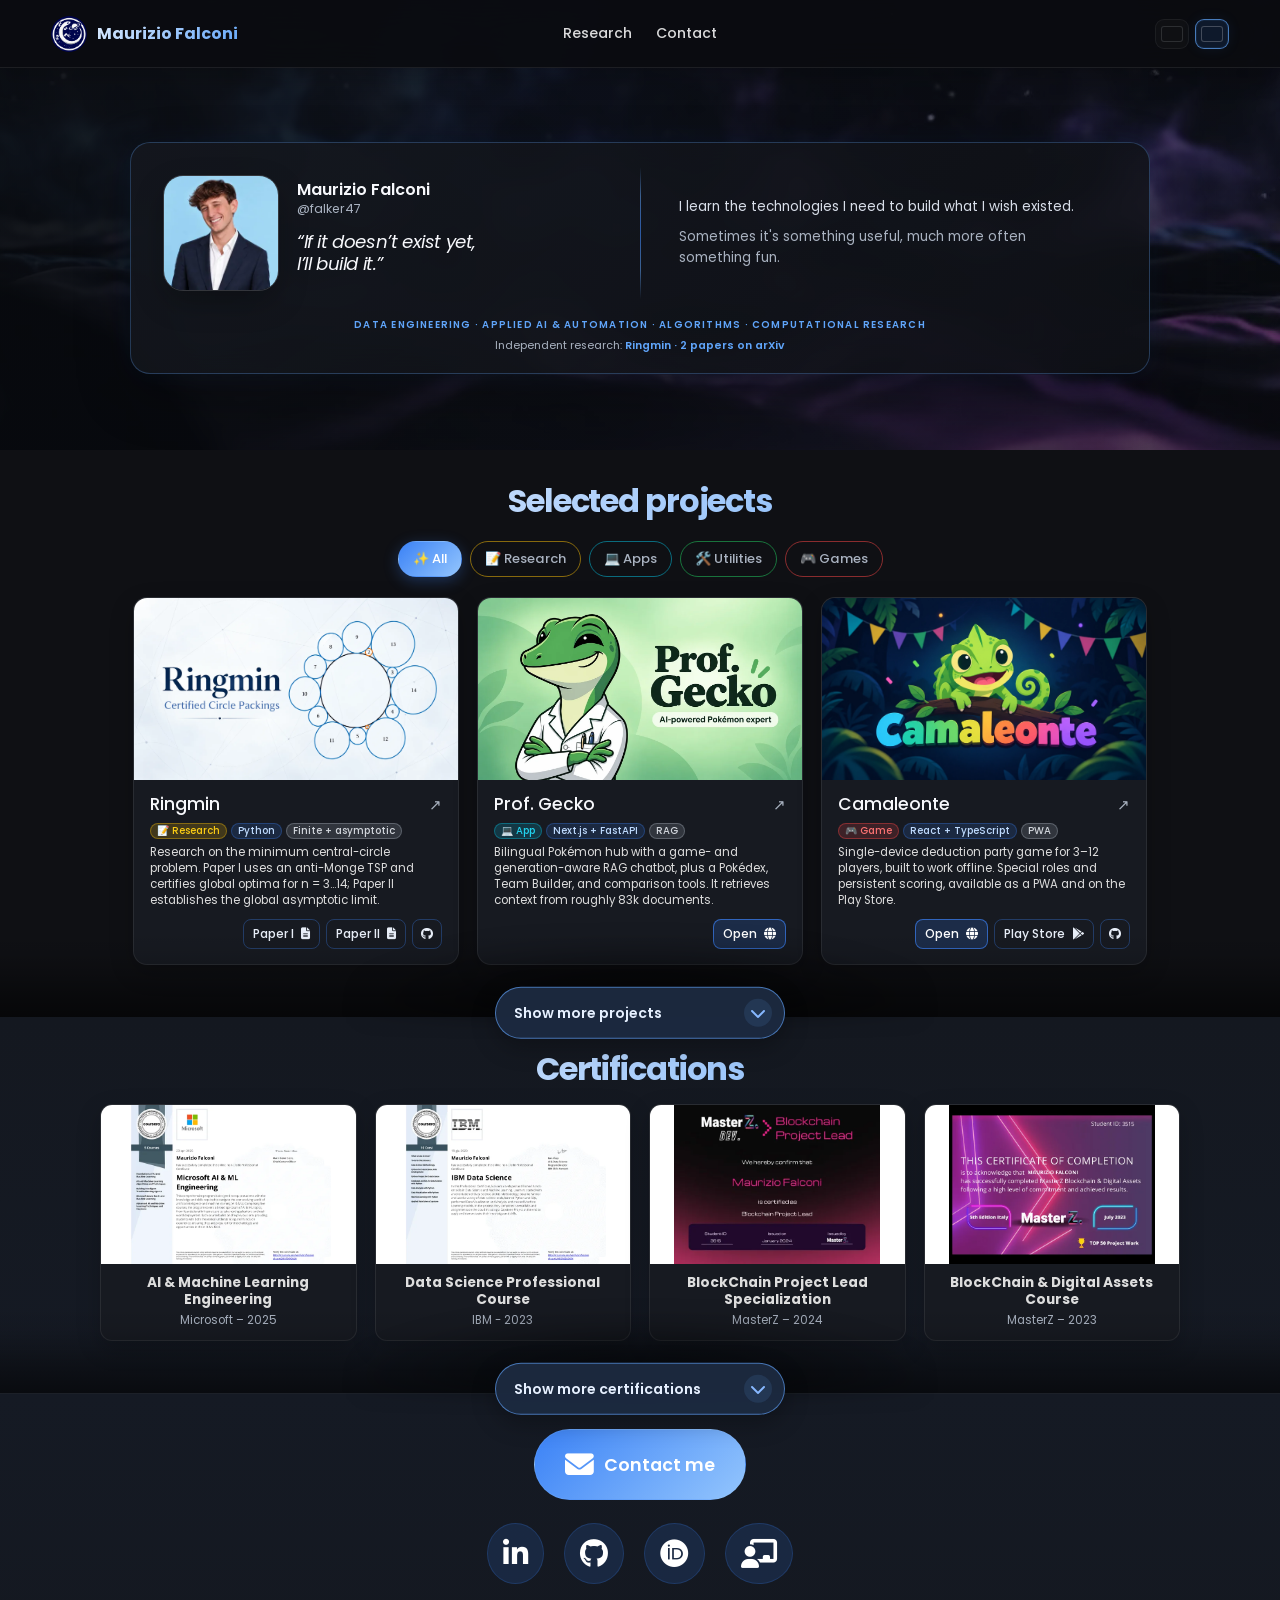
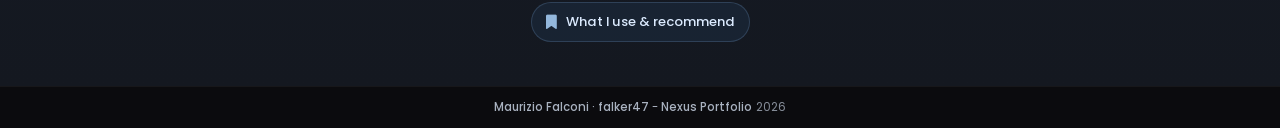
==== index.html @ c9b78f49 "fix(portfolio): refine vertical spacing around section expanders" ====
<!doctype html>
<html lang="it">
  <head>
    <meta charset="UTF-8" />
    <meta name="viewport" content="width=device-width, initial-scale=1.0" />
    <meta http-equiv="Cache-Control" content="no-cache, no-store, must-revalidate" />
    <meta http-equiv="Pragma" content="no-cache" />
    <meta http-equiv="Expires" content="0" />
    <title>Maurizio Falconi (falker47) — Nexus Portfolio</title>
    <meta name="description" content="Nexus Portfolio di Maurizio Falconi (falker47): Data Engineering, AI applicata, automazione e Ringmin, programma di ricerca in geometria computazionale con due paper su arXiv." />
    <meta name="author" content="Maurizio Falconi (falker47)" />
    <link rel="canonical" href="https://falker47.github.io/Nexus-portfolio/" />
    <meta name="google-site-verification" content="ZOWij9OnT_HZBDPG4FcCeEwF5m7MvFjqJuK53YtkCWw" />
    <!-- Link al file CSS -->
    <link rel="stylesheet" href="style.css?v=20261020-expander-spacing-v3" />

    <!-- Favicons -->
    <link
      href="assets/branding/falkerlogo.png"
      rel="icon"
      type="image/png"
    />
    <link
      href="assets/branding/falkerlogo.png"
      rel="apple-touch-icon"
    />
    <!-- Open Graph -->
    <meta property="og:type" content="website" />
    <meta property="og:site_name" content="Nexus Portfolio" />
    <meta property="og:title" content="Maurizio Falconi (falker47) — Nexus Portfolio" />
    <meta property="og:description" content="Data Engineering, Applied AI & Automation e Ringmin: ricerca indipendente in geometria computazionale con due paper su arXiv." />
    <meta property="og:url" content="https://falker47.github.io/Nexus-portfolio/" />
    <meta
      property="og:image"
      content="https://falker47.github.io/Nexus-portfolio/assets/profile/maurizio-falconi-falker47.webp"
    />
    <!-- Twitter Card -->
    <meta name="twitter:card" content="summary_large_image" />
    <meta name="twitter:title" content="Maurizio Falconi (falker47) — Nexus Portfolio" />
    <meta name="twitter:description" content="Data Engineering, Applied AI & Automation e Ringmin: ricerca indipendente in geometria computazionale con due paper su arXiv." />
    <meta
      name="twitter:image"
      content="https://falker47.github.io/Nexus-portfolio/assets/profile/maurizio-falconi-falker47.webp"
    />
    <!-- Structured data: personal entity / profile -->
    <script type="application/ld+json">
      {
        "@context": "https://schema.org",
        "@type": "ProfilePage",
        "@id": "https://falker47.github.io/Nexus-portfolio/#profile",
        "url": "https://falker47.github.io/Nexus-portfolio/",
        "name": "Maurizio Falconi — Nexus Portfolio",
        "primaryImageOfPage": "https://falker47.github.io/Nexus-portfolio/assets/profile/maurizio-falconi-falker47.webp",
        "mainEntity": {
          "@type": "Person",
          "@id": "https://falker47.github.io/#person",
          "name": "Maurizio Falconi",
          "alternateName": "falker47",
          "url": "https://falker47.github.io/",
          "image": "https://falker47.github.io/Nexus-portfolio/assets/profile/maurizio-falconi-falker47.webp",
          "jobTitle": "Data Engineer",
          "description": "Maurizio Falconi, known online as falker47, is a Data Engineer and independent researcher focused on Applied AI, automation, algorithms and computational geometry, including the two-paper Ringmin research program.",
          "sameAs": [
            "https://github.com/falker47",
            "https://www.linkedin.com/in/mauriziofalconi/",
            "https://www.instagram.com/falker47/",
            "https://orcid.org/0009-0005-3162-3651",
            "https://scholar.google.com/citations?user=5xHRNvoAAAAJ",
            "https://oeis.org/wiki/User:Maurizio_Falconi"
          ],
          "knowsAbout": [
            "Data Engineering",
            "Applied AI & Automation",
            "Algorithms",
            "Computational Research",
            "Computational Geometry",
            "Ringmin"
          ],
          "subjectOf": [
            {
              "@type": "CollectionPage",
              "name": "Ringmin research and publications",
              "url": "https://falker47.github.io/Nexus-portfolio/research.html"
            },
            {
              "@type": "ScholarlyArticle",
              "name": "Arranging circles of radii 1,2,...,n around a central circle: a Supnick TSP and certified finite optima",
              "url": "https://arxiv.org/abs/2607.28654"
            },
            {
              "@type": "ScholarlyArticle",
              "name": "Minimum central circles: an effective characterization of the global asymptotic constant",
              "url": "https://arxiv.org/abs/2609.13630"
            }
          ]
        }
      }
    </script>
    <!-- Importazione Google Fonts -->
    <link rel="preconnect" href="https://fonts.googleapis.com" />
    <link rel="preconnect" href="https://fonts.gstatic.com" crossorigin />
    <link
      href="https://fonts.googleapis.com/css2?family=Poppins:ital,wght@0,300;0,400;0,600;1,400;1,500&display=swap"
      rel="stylesheet"
    />
    <!-- Preload Hero Poster -->
    <link
      rel="preload"
      href="assets/hero/poster.webp"
      as="image"
      fetchpriority="high"
    />
    <!-- Font Awesome -->
    <link
      rel="stylesheet"
      href="https://cdnjs.cloudflare.com/ajax/libs/font-awesome/6.4.0/css/all.min.css"
      crossorigin="anonymous"
      referrerpolicy="no-referrer"
    />

  </head>

  <body>
    <!-- Scroll Progress Bar -->
    <div class="scroll-progress"></div>

    <!-- Navbar -->
    <nav class="navbar" aria-label="Navigazione principale">
      <a class="logo" href="#hero" aria-label="Maurizio Falconi — Home">
        <img src="assets/branding/falkerlogo.webp" alt="" class="logo-img" />
        <span>Maurizio Falconi</span>
      </a>

      <ul class="nav-links" id="primary-nav">
        <li><a href="research.html" data-i18n="navResearch">Ricerca</a></li>
        <li><a href="#contact" data-i18n="navContact">Contatti</a></li>
      </ul>

      <div class="nav-actions">
        <div class="language-toggle" role="group" aria-label="Language selection">
          <button
            class="lang-option"
            type="button"
            data-lang="it"
            aria-label="Italiano"
            aria-pressed="true"
            title="Italiano"
          >
            <span class="lang-flag lang-flag--it" aria-hidden="true"></span>
          </button>
          <button
            class="lang-option"
            type="button"
            data-lang="en"
            aria-label="English"
            aria-pressed="false"
            title="English"
          >
            <span class="lang-flag lang-flag--en" aria-hidden="true"></span>
          </button>
        </div>

        <button
          class="nav-toggle"
          type="button"
          aria-label="Apri menu"
          aria-controls="primary-nav"
          aria-expanded="false"
        >
          <span></span>
          <span></span>
          <span></span>
        </button>
      </div>
    </nav>

    <!-- Compact portfolio intro -->
    <section class="hero intro" id="hero">
      <video
        autoplay
        muted
        loop
        playsinline
        preload="auto"
        id="hero-video"
        poster="assets/hero/poster.webp"
      >
        <source src="assets/hero/video.webm" type="video/webm" />
        Il tuo browser non supporta il video.
      </video>
      <div class="hero-overlay"></div>

      <div class="hero-content">
        <div class="hero-card hero-quote-card">
          <div class="hero-main">
            <div class="hero-post">
              <img
                class="hero-profile-photo"
                src="assets/profile/maurizio-falconi-falker47.webp"
                alt="Maurizio Falconi (falker47)"
                width="132"
                height="132"
                fetchpriority="high"
                decoding="async"
              />

              <div class="hero-identity-copy">
                <strong>Maurizio Falconi</strong>
                <span>@falker47</span>
              </div>

              <blockquote class="hero-quote">
                <h1 data-i18n="heroTitle">“Se ancora non esiste,<br />allora lo costruisco.”</h1>
              </blockquote>
            </div>

            <div class="hero-divider" aria-hidden="true"></div>

            <p class="hero-description">
              <span data-i18n="heroDescriptionLead">
                Imparo le tecnologie che servono a costruire ciò che vorrei esistesse.
              </span>
              <span data-i18n="heroDescriptionTail">
                A volte è qualcosa di utile, molto più spesso qualcosa di divertente.
              </span>
            </p>
          </div>

          <p class="hero-kicker" data-i18n="heroKicker">
            Ingegneria dei dati · Automazione e AI applicata · Algoritmi · Ricerca computazionale
          </p>
          <p class="hero-research" data-i18n="heroResearch">
            Ricerca indipendente: <a href="research.html">Ringmin · 2 paper su arXiv</a>
          </p>
        </div>
      </div>
    </section>

    <!-- Sezione Progetti -->
    <section class="projects" id="projects">
      <h2 data-i18n="projectsTitle" class="section-title">Progetti</h2>

      <!-- Project Filter -->
      <div class="project-filter">
        <button class="filter-btn active" data-filter="all" data-i18n="filterAll">✨ Tutti</button>
        <button class="filter-btn" data-filter="research" data-i18n="filterResearch">📝 Ricerca</button>
        <button class="filter-btn" data-filter="app" data-i18n="filterProducts">💻 App</button>
        <button class="filter-btn" data-filter="utility" data-i18n="filterUtilities">🛠️ Utility</button>
        <button class="filter-btn" data-filter="game" data-i18n="filterGames">🎮 Giochi</button>
      </div>

      <!-- Projects are dynamically rendered via JS -->
      <div class="project-grid" id="project-grid"></div>

      <div class="section-toggle-wrap project-toggle-wrap">
        <button
          class="section-toggle"
          id="projects-toggle"
          type="button"
          aria-expanded="false"
          aria-controls="project-grid"
        >
          <span class="section-toggle-label" data-i18n="showAllProjects">Mostra altri progetti</span>
          <i class="fas fa-chevron-down" aria-hidden="true"></i>
        </button>
      </div>
    </section>

    <!-- Sezione Certificazioni -->
    <section class="certifications" id="certifications">
      <div class="certifications-container">
        <h2 data-i18n="Certifications">Certificazioni</h2>

        <div class="certification-list" id="certification-list">
          <!-- Certifications are dynamically rendered via JS -->
        </div>

        <div class="section-toggle-wrap certification-toggle-wrap">
          <button
            class="section-toggle"
            id="certifications-toggle"
            type="button"
            aria-expanded="false"
            aria-controls="certification-list"
          >
            <span class="section-toggle-label" data-i18n="showAllCertifications">Mostra altre certificazioni</span>
            <i class="fas fa-chevron-down" aria-hidden="true"></i>
          </button>
        </div>
      </div>
    </section>

    <!-- Lightbox Modal -->
    <div id="cert-modal" class="cert-modal" role="dialog" aria-modal="true" aria-label="Certificate preview">
      <span class="cert-modal-close" role="button" aria-label="Close">&times;</span>
      <img class="cert-modal-content" id="modal-img" alt="Certificate full view" />
    </div>

    <!-- Sezione Contatti -->
    <section class="contact" id="contact">
      <div class="contact-mail-container">
        <a class="contact-mail" href="mailto:maurizio.falconi47@gmail.com">
          <i class="fas fa-envelope"></i>
          <span data-i18n="contactMail">Contattami</span>
        </a>
      </div>

      <div class="contact-socials">
        <a
          class="contact-social"
          href="https://www.linkedin.com/in/mauriziofalconi/"
          target="_blank"
          rel="noopener noreferrer"
          aria-label="LinkedIn"
        >
          <i class="fab fa-linkedin-in"></i>
        </a>
        <a
          class="contact-social"
          href="https://github.com/falker47"
          target="_blank"
          rel="noopener noreferrer"
          aria-label="GitHub"
        >
          <i class="fab fa-github"></i>
        </a>
        <a
          class="contact-social"
          href="https://orcid.org/0009-0005-3162-3651"
          target="_blank"
          rel="noopener noreferrer"
          aria-label="ORCID"
          title="ORCID"
        >
          <i class="fab fa-orcid"></i>
        </a>
        <!-- Google Scholar temporarily hidden; retained for future use.
        <a
          class="contact-social"
          href="https://scholar.google.com/citations?user=5xHRNvoAAAAJ"
          target="_blank"
          rel="noopener noreferrer"
          aria-label="Google Scholar"
          title="Google Scholar"
        >
          <i class="fas fa-graduation-cap"></i>
        </a>
        -->
        <a
          class="contact-social"
          href="https://www.letuelezioni.it/insegnanti/maurizio-falconi.htm"
          target="_blank"
          rel="noopener noreferrer"
          aria-label="Tutoring"
        >
          <i class="fas fa-chalkboard-teacher"></i>
        </a>
      </div>

      <div class="contact-recommendations-container">
        <a class="contact-recommendations" href="consigli.html">
          <i class="fas fa-bookmark" aria-hidden="true"></i>
          <span data-i18n="contactRecommendations">Cosa utilizzo e consiglio</span>
        </a>
      </div>
    </section>

    <!-- Footer -->
    <!-- Footer -->
    <footer class="site-footer">
      <p>
        <a href="https://falker47.github.io/" rel="author">
          <span data-i18n="footerName">Maurizio Falconi</span> · falker47
        </a>
        <span class="footer-separator" aria-hidden="true">&nbsp;-&nbsp;</span>
        <a href="https://falker47.github.io/Nexus-portfolio/">Nexus Portfolio</a>
        <span id="currentYear"></span>
      </p>
    </footer>

    <!-- Back to Top Button -->
    <button class="back-to-top" aria-label="Torna su">
      <i class="fas fa-arrow-up"></i>
    </button>

    <!-- Link al file JavaScript -->
    <script src="js/translations.js?v=20261020-expander-pill-v1"></script>
    <script src="js/certifications-data.js?v=20261013-webp-v1"></script>
    <script src="js/projects-data.js?v=20261013-webp-v1"></script>
    <script src="script.js?v=20261013-webp-v1"></script>
  </body>
</html>
---- style.css ----
/* ===== Design System Variables ===== */
:root {
  /* Brand */
  --brand-navy: #101a6b;
  --primary: #3b82f6;
  --primary-light: #60a5fa;
  --primary-soft: #93c5fd;
  --primary-dark: #101a6b;
  --accent: #93c5fd;

  /* Surfaces */
  --bg-dark: #0f1014;
  --bg-card: #171a21;
  --bg-card-hover: #202630;
  --bg-elevated: #141820;
  --bg-soft: #1b2029;
  --border-subtle: rgba(255, 255, 255, 0.08);
  --border-accent: rgba(59, 130, 246, 0.22);

  /* Type */
  --text-light: #f7f8fc;
  --text-body: #d8dee9;
  --text-muted: #a9b2c0;
  --font-size-display: clamp(2.4rem, 5vw, 3.6rem);
  --font-size-section-title: clamp(2.05rem, 3.6vw, 2.6rem);
  --font-size-body: 1rem;
  --font-size-small: 0.88rem;

  /* Layout */
  --content-max: 1180px;
  --section-space-y: clamp(48px, 6vw, 72px);
  --section-space-x: clamp(16px, 3vw, 24px);
  --radius-sm: 8px;
  --radius-md: 14px;
  --radius-lg: 20px;

  /* Depth */
  --shadow-sm: 0 8px 24px rgba(0, 0, 0, 0.2);
  --shadow-lg: 0 18px 50px rgba(0, 0, 0, 0.28);
  --glow-accent: 0 12px 34px rgba(59, 130, 246, 0.24);

  --transition-base: 0.25s ease;
  --transition-smooth: 0.35s cubic-bezier(0.4, 0, 0.2, 1);
}

/* Reset di base */
* {
  margin: 0;
  padding: 0;
  box-sizing: border-box;
}

html {
  scroll-behavior: smooth;
}

body {
  font-family: "Poppins", sans-serif;
  font-size: var(--font-size-body);
  line-height: 1.6;
  background: var(--bg-dark);
  color: var(--text-body);
  overflow-x: hidden;
}

a {
  text-decoration: none;
  color: inherit;
}

/* ===== Scroll Progress Bar ===== */
.scroll-progress {
  position: fixed;
  top: 0;
  left: 0;
  width: 0%;
  height: 3px;
  background: linear-gradient(90deg, var(--primary), var(--accent));
  z-index: 9999;
  transition: width 0.1s linear;
}

/* ===== Back to Top Button ===== */
.back-to-top {
  position: fixed;
  bottom: 30px;
  right: 30px;
  width: 50px;
  height: 50px;
  background: linear-gradient(135deg, #294a78, #355f8f);
  border: none;
  border-radius: 50%;
  color: white;
  font-size: 1.5rem;
  cursor: pointer;
  opacity: 0;
  visibility: hidden;
  transform: translateY(20px);
  transition: all var(--transition-smooth);
  z-index: 1000;
  box-shadow: var(--shadow-lg);
}

.back-to-top.visible {
  opacity: 1;
  visibility: visible;
  transform: translateY(0);
}

.back-to-top:hover {
  transform: translateY(-5px) scale(1.1);
  box-shadow: 0 12px 34px rgba(53, 95, 143, 0.38);
}

/* ===== Navbar with Glassmorphism ===== */
.navbar {
  width: 100%;
  display: flex;
  align-items: center;
  padding: 15px 30px;
  background: rgba(10, 10, 10, 0.85);
  backdrop-filter: blur(25px);
  -webkit-backdrop-filter: blur(25px);
  border-bottom: 1px solid rgba(59, 130, 246, 0.2);
  box-shadow: 0 4px 30px rgba(0, 0, 0, 0.3);
  position: fixed;
  z-index: 1000;
  transition: all var(--transition-base);
}

.navbar .logo {
  flex: 0 0 auto;
  margin-right: 30px;
  font-size: 1.3rem;
  font-weight: 700;
  background: linear-gradient(135deg, #fff, var(--primary-light));
  -webkit-background-clip: text;
  background-clip: text;
  -webkit-text-fill-color: transparent;
  display: flex;
  align-items: center;
  gap: 10px;
}

.navbar ul {
  flex: 1;
  list-style: none;
  display: flex;
  justify-content: center;
  gap: 8px;
}

.navbar ul li {
  margin: 0 8px;
}

.navbar ul li a {
  color: rgba(255, 255, 255, 0.85);
  font-weight: 500;
  font-size: 0.95rem;
  padding: 8px 12px;
  border-radius: 8px;
  transition: all 0.3s ease;
  position: relative;
}

.navbar ul li a::after {
  content: "";
  position: absolute;
  bottom: 0;
  left: 50%;
  width: 0;
  height: 2px;
  background: var(--primary);
  transition: all 0.3s ease;
  transform: translateX(-50%);
}

.navbar ul li a:hover {
  color: #fff;
  background: rgba(59, 130, 246, 0.1);
}

.navbar ul li a:hover::after {
  width: 60%;
}

/* ===== Hero Section Enhanced ===== */
.hero {
  position: relative;
  height: 100vh;
  overflow: hidden;
  /* Poster come sfondo immediato mentre il video carica */
  background: url("assets/hero/poster.webp") center center / cover no-repeat;
  background-color: #121212;
  /* Fallback color */
  z-index: 0;
}

#hero-video {
  position: absolute;
  top: 50%;
  left: 50%;
  min-width: 100%;
  min-height: 100%;
  width: auto;
  height: auto;
  transform: translate(-50%, -50%);
  z-index: 1;
  transition: opacity 0.5s ease;
}

#hero-video.video-loading {
  opacity: 0;
}

#hero-video.video-fading {
  opacity: 0.7;
}

.hero-overlay {
  position: absolute;
  top: 0;
  left: 0;
  width: 100%;
  height: 100%;
  background: rgba(0, 0, 0, 0.5);
  /* Filtro scuro */
  z-index: 2;
  /* Overlay sopra il video */
}

.hero-content {
  margin-top: 20px;
  position: relative;
  z-index: 3;
  display: flex;
  flex-direction: column;
  justify-content: center;
  align-items: center;
  text-align: center;
  height: 100%;
  color: #fff;
  padding: 0 20px;
}

.hero-card {
  background: rgba(0, 0, 0, 0.75);
  padding: 5px 40px;
  padding-bottom: 30px;
  border-radius: 10px;
  display: flex;
  flex-direction: column;
  align-items: center;
  text-align: center;
  box-shadow: 0 4px 8px rgba(0, 0, 0, 0.3);
  max-width: 80%;
  margin: 0 auto;
}

.hero h1 {
  font-size: 3rem;
  margin-bottom: 20px;
}

.hero p {
  font-size: 1.2rem;
  max-width: 600px;
  margin-bottom: 30px;
}

/* Sezione About Me - Enhanced */
.about {
  padding: 80px 20px;
  background: linear-gradient(135deg, #050505, #10182a);
  display: flex;
  justify-content: center;
  align-items: center;
}

.about-card {
  background: rgba(8, 8, 12, 0.9);
  backdrop-filter: blur(20px);
  border: 1px solid rgba(59, 130, 246, 0.15);
  border-radius: 20px;
  padding: 50px 40px;
  max-width: 700px;
  text-align: center;
  position: relative;
  overflow: hidden;
}

/* Animated gradient border */
.about-card::before {
  content: "";
  position: absolute;
  inset: -2px;
  background: linear-gradient(
    135deg,
    var(--primary),
    var(--accent),
    var(--primary)
  );
  background-size: 200% 200%;
  animation: gradientShift 4s ease infinite;
  border-radius: 22px;
  z-index: -1;
  opacity: 0.3;
}

/* Profile Photo */
.about-photo {
  width: 150px;
  height: 150px;
  border-radius: 50%;
  object-fit: cover;
  border: 3px solid rgba(59, 130, 246, 0.5);
  box-shadow: 0 0 30px rgba(59, 130, 246, 0.3);
  margin-bottom: 25px;
  transition: all 0.4s ease;
}

.about-photo:hover {
  transform: scale(1.05);
  box-shadow: 0 0 50px rgba(59, 130, 246, 0.5);
  border-color: var(--accent);
}

.about-card h2 {
  font-size: 2.2rem;
  margin-bottom: 25px;
  color: #fff;
}

.about-content p {
  font-size: 1.1rem;
  line-height: 1.8;
  color: var(--text-muted);
  margin-bottom: 15px;
}

.about-quote {
  font-style: italic;
  position: relative;
  padding: 20px 30px;
  background: rgba(59, 130, 246, 0.05);
  border-left: 3px solid var(--primary);
  border-radius: 0 10px 10px 0;
  margin: 25px 0 !important;
}

.about-cta {
  font-size: 1.3rem !important;
  font-weight: 600;
  color: var(--text-light) !important;
  margin-top: 20px !important;
}

/* Contact section: return to the darker alternating surface after Certifications. */
.contact {
  padding: 30px 20px 44px;
  background: linear-gradient(180deg, #0f1014 0%, #111722 100%);
  border-top: 1px solid rgba(255, 255, 255, 0.035);
  color: #ddd;
  text-align: center;
}

/* Sezione Progetti */
.projects {
  padding: 60px 20px;
  max-width: 1200px;
  margin: 0 auto;
}

.projects h2 {
  text-align: center;
  margin-bottom: 40px;
  font-size: 3.5rem;
  color: #fff;
}

.project-grid {
  display: grid;
  grid-template-columns: repeat(auto-fit, minmax(280px, 1fr));
  gap: 30px;
}

.project-card {
  background: var(--bg-card);
  border: 1px solid rgba(59, 130, 246, 0.1);
  border-radius: 10px;
  overflow: hidden;
  box-shadow: 0 4px 8px rgba(0, 0, 0, 0.3);
  transition: all 0.4s ease-out;
  display: flex;
  flex-direction: column;
  justify-content: space-between;
  height: 100%;
  position: relative;
}

.project-card:hover {
  transform: translateY(-10px);
  box-shadow: var(--shadow-lg);
  border-color: rgba(59, 130, 246, 0.3);
}

.project-card img {
  width: 100%;
  height: auto;
  aspect-ratio: 3/2;
  /* Proporzione compatibile con 1152 × 768 */
  object-fit: contain;
}

.project-card .card-content {
  padding: 20px;
  color: #ddd;
}

.project-card .card-content h3 {
  margin-bottom: 10px;
}

.project-card .card-content p {
  font-size: 0.9rem;
  margin-bottom: 15px;
}

.project-card .card-content a {
  display: inline-block;
  background: #2563eb;
  color: #fff;
  padding: 8px 15px;
  border-radius: 5px;
  font-weight: 500;
  transition: background 0.3s ease;
}

.project-card .card-content a:hover {
  background: #60a5fa;
}

.contact h2 {
  font-size: 2.5rem;
  margin-bottom: 40px;
}

.contact-mail-container {
  display: flex;
  justify-content: center;
  margin-bottom: 18px;
}

.contact-mail {
  display: inline-flex;
  align-items: center;
  gap: 10px;
  margin: 5px;
  background: linear-gradient(135deg, #294a78, #355f8f);
  border: 1px solid rgba(147, 197, 253, 0.16);
  padding: 20px 30px;
  border-radius: 40px;
  font-size: 1.1rem;
  font-weight: 600;
  text-decoration: none;
  color: #fff;
  transition:
    background 0.3s ease,
    transform 0.3s ease;
}

.contact-mail i {
  font-size: 1.8rem;
}

.contact-mail:hover {
  background: linear-gradient(135deg, #355f8f, #4778a7);
  transform: scale(1.03);
}

.contact-recommendations-container {
  display: flex;
  justify-content: center;
  margin: 18px 0 0;
}

.contact-recommendations {
  display: inline-flex;
  align-items: center;
  gap: 9px;
  min-height: 40px;
  padding: 8px 14px;
  border: 1px solid rgba(147, 197, 253, 0.18);
  border-radius: 999px;
  background: rgba(53, 95, 143, 0.16);
  color: #dbeafe;
  font-size: 0.82rem;
  font-weight: 500;
  transition:
    background 0.25s ease,
    border-color 0.25s ease,
    transform 0.25s ease;
}

.contact-recommendations i {
  color: #93b7dc;
  font-size: 0.9rem;
}

.contact-recommendations:hover {
  transform: translateY(-1px);
  border-color: rgba(147, 197, 253, 0.32);
  background: rgba(53, 95, 143, 0.24);
}

.contact-socials {
  display: flex;
  flex-wrap: wrap;
  justify-content: center;
  gap: 20px;
}

.contact-social {
  display: inline-flex;
  align-items: center;
  justify-content: center;
  background: rgba(255, 255, 255, 0.1);
  padding: 15px;
  border-radius: 50%;
  text-decoration: none;
  color: #fff;
  transition:
    background 0.3s ease,
    transform 0.3s ease;
  font-size: 1.8rem;
}

.contact-social:hover {
  background: rgba(255, 255, 255, 0.2);
  transform: scale(1.1);
}

/* Footer */
footer {
  text-align: center;
  padding: 20px;
  background: #222;
  color: #bbb;
}

/* Logo immagine circolare */
.logo-img {
  width: 50px;
  height: 50px;
  border-radius: 50%;
  object-fit: cover;
  margin-right: 10px;
  vertical-align: middle;
}


@media (max-width: 768px) {
  .hero h1 {
    font-size: 2.5rem;
  }
}

.project-card .card-content {
  flex-grow: 1;
  display: flex;
  flex-direction: column;
  justify-content: space-between;
}

.button-row {
  display: flex !important;
  gap: 10px !important;
  /* Spazio orizzontale tra i due bottoni */
  margin-top: 10px !important;
}

/* Se vuoi uniformare lo stile dei bottoni, puoi aggiungere regole extra */
.button-row a {
  display: inline-flex !important;
  flex: 1 !important;
  /* Entrambi i link occuperanno la stessa larghezza */
  align-items: center !important;
  justify-content: space-between !important;
  /* Testo a sinistra, icona a destra */
  column-gap: 8px !important;
}

.button-row .button-icon {
  flex: 0 0 auto;
}

footer a {
  color: #fff;
  text-decoration: none;
  transition: color 0.3s ease;
}

footer a:hover {
  color: rgb(96, 165, 250);
  /* Hover: blu */
}


/* ===== Language selector ===== */
.language-toggle {
  flex: none !important;
  display: flex;
  align-items: center;
  justify-content: center;
  gap: 6px;
  margin: 0 !important;
}

.lang-option {
  width: 34px;
  height: 30px;
  padding: 0;
  display: inline-flex;
  align-items: center;
  justify-content: center;
  border: 1px solid rgba(255, 255, 255, 0.1);
  border-radius: 9px;
  background: rgba(255, 255, 255, 0.035);
  opacity: 0.58;
  cursor: pointer;
  transition:
    opacity var(--transition-base),
    border-color var(--transition-base),
    background var(--transition-base),
    box-shadow var(--transition-base),
    transform var(--transition-base);
}

.lang-option:hover {
  opacity: 0.9;
  border-color: rgba(96, 165, 250, 0.3);
  background: rgba(59, 130, 246, 0.07);
}

.lang-option[aria-pressed="true"] {
  opacity: 1;
  border-color: rgba(96, 165, 250, 0.7);
  background: rgba(59, 130, 246, 0.12);
  box-shadow:
    inset 0 0 0 1px rgba(96, 165, 250, 0.08),
    0 0 14px rgba(59, 130, 246, 0.09);
}

.lang-option:active {
  transform: scale(0.96);
}

.lang-option:focus-visible {
  outline: 2px solid var(--primary-light);
  outline-offset: 2px;
}

.lang-flag {
  width: 20px;
  height: 14px;
  display: block;
  border-radius: 2px;
  background-position: center;
  background-repeat: no-repeat;
  background-size: cover;
  box-shadow: 0 0 0 1px rgba(255, 255, 255, 0.22);
}

.lang-flag--it {
  background-image: url("https://flagcdn.com/h20/it.png");
}

.lang-flag--en {
  background-image: url("https://flagcdn.com/h20/gb.png");
}

/* Sezione Certificazioni */
.certifications {
  padding: 48px 20px 68px;
  background: linear-gradient(180deg, var(--bg-elevated), #151a24);
  color: #ddd;
  text-align: center;
}

.certifications-container {
  max-width: 1240px;
  margin: 0 auto;
}

.certifications h2 {
  font-size: 2.5rem;
  margin-bottom: 28px;
  color: #fff;
}

.certification-list {
  display: grid;
  grid-template-columns: repeat(4, minmax(0, 1fr));
  gap: 24px;
  width: 100%;
  align-items: stretch;
}

.certification-item {
  min-width: 0;
}

.certification-item.is-collapsed {
  display: none;
}

.certification-card {
  height: 100%;
  min-width: 0;
  overflow: hidden;
  display: flex;
  flex-direction: column;
  align-items: stretch;
  background: var(--bg-card);
  border: 1px solid var(--border-subtle);
  border-radius: 14px;
  box-shadow: var(--shadow-sm);
  transition:
    transform 0.25s ease,
    box-shadow 0.25s ease,
    border-color 0.25s ease;
}

.certification-card:hover {
  transform: translateY(-4px);
  border-color: rgba(96, 165, 250, 0.35);
  box-shadow: var(--glow-accent);
}

.cert-thumb-link {
  display: flex;
  width: 100%;
  aspect-ratio: 4 / 3;
  align-items: center;
  justify-content: center;
  overflow: hidden;
  background: #fff;
}

.cert-thumb {
  width: 100%;
  height: 100%;
  object-fit: contain;
  cursor: zoom-in;
  transition: transform 0.25s ease;
}

.cert-thumb-link:hover .cert-thumb {
  transform: scale(1.015);
}

.cert-info {
  flex: 1;
  padding: 14px 16px 16px;
  text-align: center;
}

.cert-info h3 {
  margin: 0 0 8px;
  min-height: 2.7em;
  display: -webkit-box;
  overflow: hidden;
  -webkit-box-orient: vertical;
  -webkit-line-clamp: 2;
  font-size: 1rem;
  line-height: 1.35;
}

.cert-info p {
  margin: 0;
  color: var(--text-muted);
  font-size: 0.84rem;
  line-height: 1.35;
}

/* Boundary reveal V5: keep the lightweight seam-anchored control,
   with a more visible arrow and slightly more breathing room above the boundary. */
.projects,
.certifications {
  position: relative;
}

.section-toggle-wrap {
  position: absolute;
  z-index: 8;
  isolation: isolate;
  left: 0;
  right: 0;
  bottom: 0;
  height: 0;
  pointer-events: none;
}

.section-toggle-wrap[hidden] {
  display: none !important;
}

/* The veil is darkest exactly at the background transition and dissolves upward. */
.section-toggle-wrap::before {
  content: "";
  position: absolute;
  z-index: 0;
  left: 50%;
  bottom: 0;
  width: 100vw;
  height: 86px;
  transform: translateX(-50%);
  background: linear-gradient(
    to top,
    rgba(0, 0, 0, 0.58) 0%,
    rgba(0, 0, 0, 0.42) 24%,
    rgba(0, 0, 0, 0.20) 52%,
    rgba(0, 0, 0, 0.07) 72%,
    rgba(0, 0, 0, 0) 100%
  );
  pointer-events: none;
  transition: opacity 0.25s ease;
}

/* Reintroduce the softer, original-style central shadow without detaching it
   from the seam: the radial origin is the section boundary itself. */
.section-toggle-wrap::after {
  content: "";
  position: absolute;
  z-index: 0;
  left: 50%;
  bottom: 0;
  width: min(92vw, 560px);
  height: 76px;
  transform: translateX(-50%);
  background: radial-gradient(
    ellipse at center bottom,
    rgba(0, 0, 0, 0.58) 0%,
    rgba(0, 0, 0, 0.40) 30%,
    rgba(0, 0, 0, 0.18) 56%,
    rgba(0, 0, 0, 0) 80%
  );
  filter: blur(10px);
  pointer-events: none;
  transition: opacity 0.25s ease;
}

.section-toggle-wrap.is-expanded::before,
.section-toggle-wrap.is-expanded::after {
  opacity: 0.62;
}

/* Shared pill disclosure for projects and certifications. */
.section-toggle {
  position: absolute;
  z-index: 2;
  left: 50%;
  bottom: 0;
  /* Raise the pill slightly while keeping it across the section boundary. */
  transform: translate(-50%, 42%);
  pointer-events: auto;
  display: inline-flex;
  flex-direction: row;
  align-items: center;
  justify-content: space-between;
  gap: 12px;
  width: min(290px, calc(100vw - 40px));
  min-height: 52px;
  padding: 9px 12px 9px 18px;
  border: 1px solid rgba(82, 139, 215, 0.78);
  border-radius: 999px;
  background: rgba(29, 42, 64, 0.96);
  color: #e6f0ff;
  font: inherit;
  font-size: 0.88rem;
  font-weight: 600;
  line-height: 1.3;
  text-align: left;
  cursor: pointer;
  box-shadow: 0 8px 24px rgba(0, 0, 0, 0.28);
  transition:
    background 0.2s ease,
    border-color 0.2s ease,
    box-shadow 0.2s ease,
    transform 0.2s ease;
}

.section-toggle[hidden] {
  display: none !important;
}

.section-toggle:hover {
  background: rgba(40, 58, 94, 0.98);
  border-color: var(--primary-soft);
  box-shadow: 0 10px 26px rgba(0, 0, 0, 0.32);
  transform: translate(-50%, calc(42% - 1px));
}

.section-toggle:active {
  transform: translate(-50%, 42%);
}

.section-toggle:focus-visible {
  outline: 3px solid var(--primary-soft);
  outline-offset: 3px;
}

.section-toggle-label {
  flex: 1 1 auto;
  min-width: 0;
}

.section-toggle i {
  width: 28px;
  height: 28px;
  display: inline-flex;
  align-items: center;
  justify-content: center;
  flex: 0 0 auto;
  border-radius: 50%;
  background: rgba(96, 165, 250, 0.12);
  color: #87b8ff;
  font-size: 1rem;
  line-height: 1;
  transition:
    transform 0.22s ease,
    background 0.22s ease;
}

.section-toggle.is-expanded i {
  transform: rotate(180deg);
  background: rgba(96, 165, 250, 0.2);
}

@media (prefers-reduced-motion: reduce) {
  .section-toggle,
  .section-toggle i {
    transition: none;
  }
}

@media (max-width: 899px) {
  .certification-list {
    grid-template-columns: repeat(2, minmax(0, 1fr));
    gap: 18px;
  }
}

@media (max-width: 480px) {
  .certifications {
    padding: 44px 16px 68px;
  }

  .certification-list {
    gap: 12px;
  }

  .certification-card {
    border-radius: 12px;
  }

  .cert-info {
    padding: 10px 9px 12px;
  }

  .cert-info h3 {
    margin-bottom: 6px;
    min-height: 2.6em;
    font-size: 0.8rem;
    line-height: 1.3;
  }

  .cert-info p {
    font-size: 0.7rem;
  }

  .section-toggle-wrap::before {
    height: 74px;
  }

  .section-toggle-wrap::after {
    width: min(96vw, 500px);
    height: 66px;
    filter: blur(9px);
  }

  .section-toggle {
    min-height: 50px;
    gap: 9px;
    padding: 8px 11px 8px 15px;
    font-size: 0.84rem;
  }

  .section-toggle i {
    width: 26px;
    height: 26px;
    font-size: 0.96rem;
  }
}

/* Lightbox Styles */
.cert-modal {
  display: none;
  position: fixed;
  z-index: 2000;
  left: 0;
  top: 0;
  width: 100%;
  height: 100%;
  overflow: auto;
  background-color: rgba(0, 0, 0, 0.8);
}

.cert-modal-content {
  margin: auto;
  display: block;
  max-width: 90%;
  max-height: 90%;
  box-shadow: 0 4px 12px rgba(0, 0, 0, 0.5);
}

.cert-modal-close {
  position: absolute;
  top: 20px;
  right: 35px;
  color: #fff;
  font-size: 40px;
  cursor: pointer;
  transition: color 0.3s;
}

.cert-modal-close:hover {
  color: #bbb;
}

@media (max-width: 900px) {
  .navbar {
    flex-direction: column;
    padding: 10px 15px;
    gap: 8px;
  }

  .navbar .logo {
    width: 100%;
    text-align: center;
    font-size: 1.1rem;
    margin-bottom: 5px;
    justify-content: center;
  }

  .navbar .logo-img {
    width: 30px;
    height: 30px;
  }

  .navbar ul {
    flex-direction: row;
    flex-wrap: wrap;
    width: 100%;
    justify-content: center;
    gap: 4px;
    margin: 0;
  }

  .navbar ul li {
    margin: 0 2px;
  }

  .navbar ul li a {
    font-size: 0.8rem;
    padding: 6px 10px;
    border-radius: 6px;
  }

  .navbar ul li a::after {
    display: none;
    /* Hide underline animation on mobile */
  }

  .language-toggle {
    margin-top: 8px;
    margin-bottom: 0;
  }

  /* Hide "Home" on mobile */
  .navbar ul li:first-child {
    display: none;
  }

  .hero-card {
    margin: auto;
  }
}

/* ===== ENHANCED ANIMATIONS & EFFECTS ===== */

/* Animated Gradient Border for Hero Card */
@keyframes gradientBorder {
  0% {
    background-position: 0% 50%;
  }

  50% {
    background-position: 100% 50%;
  }

  100% {
    background-position: 0% 50%;
  }
}

.hero-card {
  position: relative;
  background: rgba(18, 18, 18, 0.9) !important;
  border: 2px solid transparent;
  background-clip: padding-box !important;
}

.hero-card::before {
  content: "";
  position: absolute;
  inset: -3px;
  z-index: -1;
  border-radius: 12px;
  background: linear-gradient(
    135deg,
    var(--primary),
    var(--accent),
    var(--primary-light),
    var(--primary)
  );
  background-size: 300% 300%;
  animation: gradientBorder 4s ease infinite;
  opacity: 0.8;
}

/* Hero Title Gradient Text */
.hero h1 {
  color: var(--text-light);
  background: linear-gradient(
    135deg,
    var(--text-light),
    var(--primary-light),
    var(--accent)
  );
  background-size: 200% auto;
  -webkit-background-clip: text;
  background-clip: text;
  -webkit-text-fill-color: transparent;
  animation: gradientText 3s ease infinite;
}

@keyframes gradientText {
  0%,
  100% {
    background-position: 0% center;
  }

  50% {
    background-position: 100% center;
  }
}

/* Enhanced Hero CTA Button */
.hero-card > a {
  background: linear-gradient(135deg, var(--primary), var(--accent)) !important;
  position: relative;
  overflow: hidden;
  transition: all var(--transition-smooth) !important;
}

.hero-card > a::before {
  content: "";
  position: absolute;
  top: 0;
  left: -100%;
  width: 100%;
  height: 100%;
  background: linear-gradient(
    90deg,
    transparent,
    rgba(255, 255, 255, 0.2),
    transparent
  );
  transition: left 0.5s ease;
}

.hero-card > a:hover::before {
  left: 100%;
}

.hero-card > a:hover {
  transform: translateY(-3px);
  box-shadow: 0 8px 25px rgba(59, 130, 246, 0.4);
}


/* ===== ENHANCED PROJECT CARDS ===== */

/* Image Container with Overlay */
.project-card .img-container {
  position: relative;
  overflow: hidden;
}

.project-card .img-overlay {
  position: absolute;
  inset: 0;
  background: linear-gradient(
    135deg,
    rgba(59, 130, 246, 0.8),
    rgba(147, 197, 253, 0.8)
  );
  display: flex;
  align-items: center;
  justify-content: center;
  opacity: 0;
  transition:
    opacity 0.4s ease-out,
    transform 0.4s ease-out;
}

.project-card:hover .img-overlay {
  opacity: 1;
}

.project-card .img-overlay i {
  font-size: 3rem;
  color: white;
  transform: scale(0.5);
  transition: transform var(--transition-smooth);
}

.project-card:hover .img-overlay i {
  transform: scale(1);
}

/* Tech Tags with Category Colors */
.tech-tags {
  display: flex;
  flex-wrap: wrap;
  gap: 6px;
  margin-bottom: 12px;
}

.tech-tag {
  padding: 4px 10px;
  border-radius: 20px;
  font-size: 0.75rem;
  font-weight: 500;
  display: inline-flex;
  align-items: center;
  gap: 4px;
}

/* Category: App - Cyan */
.tech-tag.app,
.tech-tag.product,
.tech-tag.webapp {
  background: rgba(6, 182, 212, 0.2);
  color: #22d3ee;
  border: 1px solid rgba(6, 182, 212, 0.4);
}

/* Category: Game - Red */
.tech-tag.game {
  background: rgba(239, 68, 68, 0.18);
  color: #f87171;
  border: 1px solid rgba(239, 68, 68, 0.42);
}

/* Category: Desktop - Blue */
.tech-tag.desktop {
  background: rgba(59, 130, 246, 0.2);
  color: #60a5fa;
  border: 1px solid rgba(59, 130, 246, 0.4);
}

/* Category: Utility - Green */
.tech-tag.utility,
.tech-tag.tool {
  background: rgba(34, 197, 94, 0.18);
  color: #4ade80;
  border: 1px solid rgba(34, 197, 94, 0.42);
}

/* Category: Research - Yellow */
.tech-tag.research {
  background: rgba(234, 179, 8, 0.2);
  color: #facc15;
  border: 1px solid rgba(234, 179, 8, 0.4);
}

/* Category: Finance - Green */
.tech-tag.finance {
  background: rgba(34, 197, 94, 0.2);
  color: #4ade80;
  border: 1px solid rgba(34, 197, 94, 0.4);
}

/* Category: AI - Brand blue */
.tech-tag.ai {
  background: rgba(16, 26, 107, 0.42);
  color: var(--primary-soft);
  border: 1px solid rgba(96, 165, 250, 0.4);
}

/* Technology tags - inherit category color or use default blue */
.tech-tag.tech {
  background: rgba(59, 130, 246, 0.15);
  color: #bfdbfe;
  border: 1px solid rgba(59, 130, 246, 0.3);
}

/* Description tags - Light Gray */
.tech-tag.desc {
  background: rgba(156, 163, 175, 0.2);
  color: #d1d5db;
  border: 1px solid rgba(156, 163, 175, 0.4);
}

/* ===== TAG TOOLTIPS ===== */
.tech-tag {
  position: relative;
  cursor: help;
}

.tech-tag::after {
  content: attr(data-tooltip);
  position: absolute;
  bottom: 100%;
  left: 50%;
  transform: translateX(-50%) translateY(-5px);
  background: rgba(0, 0, 0, 0.9);
  color: #fff;
  padding: 6px 12px;
  border-radius: 6px;
  font-size: 0.7rem;
  font-weight: 400;
  white-space: nowrap;
  opacity: 0;
  visibility: hidden;
  transition: all 0.2s ease;
  z-index: 100;
  pointer-events: none;
}

.tech-tag:hover::after {
  opacity: 1;
  visibility: visible;
  transform: translateX(-50%) translateY(-8px);
}


/* ===== PROJECT FILTER ===== */
.project-filter {
  display: flex;
  flex-wrap: wrap;
  justify-content: center;
  gap: 10px;
  margin-bottom: 30px;
}

.filter-btn {
  background: transparent;
  border: 1px solid rgba(59, 130, 246, 0.4);
  color: var(--text-muted);
  padding: 10px 20px;
  /* Increased size */
  border-radius: 25px;
  cursor: pointer;
  transition: all 0.3s ease;
  font-family: "Poppins", sans-serif;
  font-weight: 500;
  font-size: 0.95rem;
  /* Slightly larger text */
  display: inline-flex;
  align-items: center;
  gap: 6px;
}

.filter-btn:hover {
  background: rgba(59, 130, 246, 0.15);
  border-color: rgba(59, 130, 246, 0.3);
  color: var(--text-light);
}

.filter-btn.active {
  background: linear-gradient(135deg, var(--primary), var(--accent));
  border-color: transparent;
  color: white;
  box-shadow: 0 4px 15px rgba(59, 130, 246, 0.3);
}

/* Category Border Colors for Buttons */
.filter-btn[data-filter="app"] {
  border-color: rgba(6, 182, 212, 0.55);
}

.filter-btn[data-filter="utility"] {
  border-color: rgba(34, 197, 94, 0.55);
}

.filter-btn[data-filter="game"] {
  border-color: rgba(239, 68, 68, 0.55);
}

.filter-btn[data-filter="research"] {
  border-color: rgba(234, 179, 8, 0.55);
}

/* Category-specific Hover Effects */
.filter-btn[data-filter="all"]:hover {
  background: rgba(59, 130, 246, 0.15);
  border-color: rgba(59, 130, 246, 0.8);
  box-shadow: 0 0 10px rgba(59, 130, 246, 0.3);
}

.filter-btn[data-filter="app"]:hover {
  background: rgba(6, 182, 212, 0.15);
  border-color: rgba(6, 182, 212, 0.85);
  box-shadow: 0 0 10px rgba(6, 182, 212, 0.28);
}

.filter-btn[data-filter="utility"]:hover {
  background: rgba(34, 197, 94, 0.14);
  border-color: rgba(34, 197, 94, 0.85);
  box-shadow: 0 0 10px rgba(34, 197, 94, 0.26);
}

.filter-btn[data-filter="game"]:hover {
  background: rgba(239, 68, 68, 0.14);
  border-color: rgba(239, 68, 68, 0.85);
  box-shadow: 0 0 10px rgba(239, 68, 68, 0.26);
}

.filter-btn[data-filter="research"]:hover {
  background: rgba(234, 179, 8, 0.15);
  border-color: rgba(234, 179, 8, 0.85);
  box-shadow: 0 0 10px rgba(234, 179, 8, 0.28);
}

/* Filter category colors on active */
.filter-btn.active[data-filter="app"] {
  background: linear-gradient(135deg, #06b6d4, #0891b2);
  box-shadow: 0 4px 15px rgba(6, 182, 212, 0.25);
}

.filter-btn.active[data-filter="utility"] {
  background: linear-gradient(135deg, #22c55e, #16a34a);
  box-shadow: 0 4px 15px rgba(34, 197, 94, 0.24);
}

.filter-btn.active[data-filter="game"] {
  background: linear-gradient(135deg, #ef4444, #dc2626);
  box-shadow: 0 4px 15px rgba(239, 68, 68, 0.24);
}

.filter-btn.active[data-filter="research"] {
  background: linear-gradient(135deg, #eab308, #ca8a04);
  box-shadow: 0 4px 15px rgba(234, 179, 8, 0.24);
}

/* Hidden project cards when filtered */
.project-card.hidden {
  display: none !important;
}

/* Enhanced Card Buttons */
.project-card .card-content a {
  background: linear-gradient(
    135deg,
    var(--primary),
    var(--primary-dark)
  ) !important;
  transition: all var(--transition-smooth) !important;
  position: relative;
  overflow: hidden;
}

.project-card .card-content a:hover {
  background: linear-gradient(
    135deg,
    var(--primary-light),
    var(--primary)
  ) !important;
  transform: translateY(-2px);
  box-shadow: 0 4px 15px rgba(59, 130, 246, 0.3);
}

/* ===== SCROLL ANIMATIONS ===== */

.project-card.animate-in {
  animation: slideUp 0.6s cubic-bezier(0.4, 0, 0.2, 1) forwards;
}

@keyframes slideUp {
  to {
    opacity: 1;
    transform: translateY(0);
  }
}

/* Section Title Gradient */
.projects h2,
.about h2,
.certifications h2 {
  color: var(--text-light);
  background: linear-gradient(135deg, var(--text-light), var(--primary-light));
  -webkit-background-clip: text;
  background-clip: text;
  -webkit-text-fill-color: transparent;
}

/* ===== ENHANCED CONTACT SECTION ===== */

.contact-mail {
  background: linear-gradient(135deg, var(--primary), var(--accent)) !important;
  transition: all var(--transition-smooth) !important;
}

.contact-mail:hover {
  background: linear-gradient(
    135deg,
    var(--primary-light),
    var(--accent)
  ) !important;
  transform: scale(1.05) !important;
  box-shadow: 0 8px 30px rgba(59, 130, 246, 0.4);
}

.contact-social {
  background: rgba(59, 130, 246, 0.15) !important;
  border: 1px solid rgba(59, 130, 246, 0.2);
  transition: all var(--transition-smooth) !important;
}

.contact-social:hover {
  background: rgba(59, 130, 246, 0.3) !important;
  transform: scale(1.15) translateY(-3px) !important;
  box-shadow: 0 8px 25px rgba(59, 130, 246, 0.3);
}

/* ===== MOBILE RESPONSIVE FILTER BUTTONS ===== */
@media (max-width: 768px) {
  .project-filter {
    gap: 6px;
    margin-bottom: 20px;
  }

  .filter-btn {
    padding: 5px 10px;
    font-size: 0.7rem;
    gap: 3px;
  }
}

/* Increase Section Titles size on Desktop */
@media (min-width: 768px) {
  .projects h2,
  .certifications h2,
  .about h2.section-title {
    font-size: 3.5rem !important;
    text-align: center !important;
  }
}

/* Mobile Optimizations */
@media (max-width: 768px) {
  /* Widen About Card & Reduce Text */
  .about-card {
    padding: 30px 20px !important;
    width: 95% !important;
    margin: 0 auto;
  }

  .about-content p {
    font-size: 0.95rem !important;
  }

  .about-quote {
    font-size: 0.95rem !important;
    padding: 15px 20px !important;
  }

  .about-cta {
    font-size: 1.1rem !important;
  }

  /* Consistent Section Titles on Mobile */
  .section-title,
  .projects h2,
  .certifications h2,
  .about h2,
  .contact h2 {
    font-size: 2.2rem !important;
    margin-bottom: 30px !important;
    text-align: center;
  }
}


/* Curated cards can use a lightweight visual fallback when no dedicated
   portfolio screenshot is maintained in this repository. */
.project-image-fallback {
  width: 100%;
  aspect-ratio: 3 / 2;
  display: flex;
  align-items: center;
  justify-content: center;
  font-size: clamp(2.75rem, 7vw, 5rem);
  font-weight: 700;
  letter-spacing: -0.06em;
  background:
    radial-gradient(circle at 30% 25%, rgba(59, 130, 246, 0.28), transparent 42%),
    linear-gradient(135deg, rgba(17, 24, 39, 0.98), rgba(31, 41, 55, 0.94));
  color: rgba(255, 255, 255, 0.92);
  border-bottom: 1px solid rgba(59, 130, 246, 0.2);
}


/* ===== PROJECT CARDS — 2026 DENSITY POLISH =====
   Keep the portfolio scannable: bounded desktop cards, compact actions,
   and stable sizing when filters leave only one or two results. */
.projects {
  max-width: 1240px;
  padding: 48px 20px 64px;
}

.project-grid {
  grid-template-columns: repeat(auto-fit, minmax(340px, 360px));
  justify-content: center;
  align-items: stretch;
  gap: 24px;
}

.project-card {
  height: auto;
  min-width: 0;
  border-radius: 14px;
  justify-content: flex-start;
}

.project-card:hover {
  transform: translateY(-4px);
}

.project-media,
.project-image-fallback {
  width: 100%;
  aspect-ratio: 16 / 9;
  flex: 0 0 auto;
}

.project-media {
  overflow: hidden;
}

.project-media img {
  display: block;
  width: 100%;
  height: 100%;
  aspect-ratio: auto;
  object-fit: cover;
  object-position: center;
}

/* Social Viewer is wider than the standard 16:9 media frame. Preserve the
   complete logo + catchphrase on the left; crop only the non-essential right. */
.project-card[data-project="SocialViewer"] .project-media img {
  object-position: left center;
}

.project-card .card-content {
  padding: 18px 20px 20px;
  justify-content: flex-start;
}

.project-card .card-content h3 {
  margin-bottom: 10px;
  font-size: 1.2rem;
  line-height: 1.3;
}

.project-card .card-content h3.project-title-compact {
  font-size: 1.05rem;
  letter-spacing: -0.02em;
  white-space: nowrap;
}

.project-card .card-content .project-title-link {
  display: flex !important;
  align-items: center !important;
  justify-content: space-between !important;
  gap: 10px !important;
  width: 100%;
  padding: 0 !important;
  background: transparent !important;
  color: var(--text-light);
  border: 0;
  border-radius: 0;
  box-shadow: none !important;
  overflow: visible;
}

.project-card .card-content .project-title-link:hover {
  background: transparent !important;
  color: var(--primary-light);
  transform: none !important;
  box-shadow: none !important;
}

.project-title-arrow {
  flex: 0 0 auto;
  color: var(--text-muted);
  font-size: 0.95rem;
  transition: transform 0.2s ease, color 0.2s ease;
}

.project-title-link:hover .project-title-arrow {
  color: var(--primary-light);
  transform: translate(2px, -2px);
}

.tech-tags {
  gap: 6px;
  margin-bottom: 12px;
}

.tech-tag {
  padding: 3px 8px;
  font-size: 0.72rem;
}

.project-card .card-content > p {
  display: -webkit-box;
  margin-bottom: 16px;
  overflow: hidden;
  -webkit-box-orient: vertical;
  -webkit-line-clamp: 4;
  font-size: 0.88rem;
  line-height: 1.55;
}

.button-row {
  display: flex !important;
  flex-wrap: wrap;
  align-items: center;
  justify-content: flex-end;
  gap: 8px !important;
  margin-top: auto !important;
  padding-top: 2px;
}

.button-row a.project-action {
  flex: 0 0 auto !important;
  display: inline-flex !important;
  align-items: center !important;
  justify-content: center !important;
  gap: 7px !important;
  min-height: 34px;
  padding: 7px 11px !important;
  border: 1px solid rgba(59, 130, 246, 0.32);
  border-radius: 8px !important;
  background: transparent !important;
  color: #e8eef8;
  box-shadow: none !important;
  font-size: 0.82rem;
  line-height: 1;
  white-space: nowrap;
}

.button-row a.project-action:hover {
  border-color: rgba(96, 165, 250, 0.72);
  background: rgba(59, 130, 246, 0.1) !important;
  color: #fff;
  transform: translateY(-1px) !important;
  box-shadow: none !important;
}

.button-row a.project-action-primary {
  border-color: rgba(59, 130, 246, 0.68);
  background: rgba(59, 130, 246, 0.18) !important;
  color: #fff;
}

.button-row a.project-action-primary:hover {
  border-color: var(--primary-light);
  background: rgba(59, 130, 246, 0.28) !important;
}

.button-row a.project-action-icon {
  width: 34px;
  padding: 0 !important;
}

.project-action-icon .button-text {
  position: absolute;
  width: 1px;
  height: 1px;
  padding: 0;
  margin: -1px;
  overflow: hidden;
  clip: rect(0, 0, 0, 0);
  white-space: nowrap;
  border: 0;
}

.button-row .button-icon {
  display: inline-flex;
  align-items: center;
  justify-content: center;
}

@media (min-width: 768px) and (max-width: 1600px) {
  .project-card .card-content > p {
    -webkit-line-clamp: 5;
  }
}

@media (min-width: 768px) and (max-width: 1100px) {
  .project-card .card-content h3.project-title-compact {
    font-size: 0.98rem;
  }
}

@media (max-width: 767px) {
  .projects {
    padding: 44px 16px 68px;
  }

  .project-grid {
    grid-template-columns: minmax(0, 1fr);
    max-width: 520px;
    margin: 0 auto;
    gap: 18px;
  }

  .project-card .card-content {
    padding: 18px;
  }

  .project-card .card-content > p {
    -webkit-line-clamp: 5;
  }
}


/* ===== NEXUS VISUAL REDESIGN — DESIGN SYSTEM FOUNDATION =====
   Global rhythm and typography only. Section-specific composition is handled
   in the following redesign steps so layout changes stay reviewable. */

.section-title,
.projects h2,
.certifications h2,
.about h2.section-title {
  font-size: var(--font-size-section-title) !important;
  line-height: 1.1;
  letter-spacing: -0.035em;
  margin-bottom: 28px !important;
}

.projects,
.certifications,
.about,
.contact {
  padding-left: var(--section-space-x);
  padding-right: var(--section-space-x);
}

.projects {
  max-width: calc(var(--content-max) + (var(--section-space-x) * 2));
}

.project-card,
.certification-card,
.about-card {
  background-color: var(--bg-card);
  border-color: var(--border-subtle);
}

.project-card {
  box-shadow: var(--shadow-sm);
}

.project-card:hover {
  box-shadow: var(--glow-accent);
}

.certifications {
  background: linear-gradient(180deg, var(--bg-elevated), #151a24);
}

.contact {
  background: linear-gradient(180deg, #151a24, var(--bg-elevated));
}

footer {
  background: #0b0b0e;
}

@media (max-width: 768px) {
  .section-title,
  .projects h2,
  .certifications h2,
  .about h2,
  .contact h2 {
    font-size: clamp(1.9rem, 8vw, 2.2rem) !important;
    margin-bottom: 24px !important;
  }
}


/* ===== VISUAL REDESIGN STEP 3 — NAVBAR + HERO ===== */

/* Desktop navbar: one shared vertical axis for brand, links and controls. */
.navbar {
  height: 68px;
  display: grid;
  grid-template-columns: minmax(220px, 1fr) auto minmax(220px, 1fr);
  align-items: center;
  gap: 20px;
  padding: 0 clamp(20px, 4vw, 56px);
  background: rgba(10, 12, 16, 0.9);
  border-bottom: 1px solid var(--border-subtle);
  box-shadow: 0 8px 24px rgba(0, 0, 0, 0.2);
}

.navbar .logo {
  justify-self: start;
  margin: 0;
  min-width: 0;
  gap: 10px;
  font-size: 1rem;
  line-height: 1;
}

.logo-img {
  width: 36px;
  height: 36px;
  margin: 0;
}

.navbar .nav-links {
  justify-self: center;
  flex: none;
  align-items: center;
  gap: 2px;
  margin: 0;
  padding: 0;
}

.navbar .nav-links li {
  display: flex;
  align-items: center;
  margin: 0;
}

.navbar .nav-links li a {
  display: flex;
  align-items: center;
  min-height: 38px;
  padding: 0 11px;
  font-size: 0.88rem;
  line-height: 1;
}

.nav-actions {
  justify-self: end;
  display: flex;
  align-items: center;
  gap: 10px;
}


.nav-toggle {
  display: none;
  width: 38px;
  height: 38px;
  padding: 0;
  border: 1px solid var(--border-subtle);
  border-radius: 10px;
  background: rgba(255, 255, 255, 0.04);
  color: var(--text-light);
  cursor: pointer;
  align-items: center;
  justify-content: center;
  flex-direction: column;
  gap: 4px;
}

.nav-toggle span {
  width: 17px;
  height: 2px;
  border-radius: 999px;
  background: currentColor;
  transition: transform var(--transition-base), opacity var(--transition-base);
}

/* Hero: consolidated split personal-post composition. */
.intro {
  height: auto;
  min-height: clamp(520px, 62vh, 640px);
  padding-top: 68px;
}

.intro #hero-video {
  top: 0;
  left: 0;
  width: 100%;
  height: 100%;
  min-width: 0;
  min-height: 0;
  object-fit: cover;
  transform: none;
}

.intro .hero-overlay {
  background:
    linear-gradient(90deg, rgba(7, 9, 13, 0.9) 0%, rgba(9, 12, 18, 0.7) 56%, rgba(9, 12, 18, 0.46) 100%),
    linear-gradient(180deg, rgba(0, 0, 0, 0.04), rgba(0, 0, 0, 0.38));
}

.intro .hero-content {
  width: min(100%, calc(var(--content-max) + (var(--section-space-x) * 2)));
  min-height: calc(clamp(520px, 62vh, 640px) - 68px);
  height: auto;
  margin: 0 auto;
  padding: 34px var(--section-space-x) 38px;
  display: flex;
  align-items: center;
  justify-content: center;
  text-align: left;
}

.intro .hero-card {
  width: min(100%, 1080px);
  max-width: 1080px;
  min-height: 0;
  margin: 0 auto;
  padding: 32px 38px 25px;
  display: block;
  text-align: left;
  border: 1px solid rgba(96, 165, 250, 0.28);
  border-radius: var(--radius-lg);
  background:
    linear-gradient(145deg, rgba(20, 23, 30, 0.9), rgba(14, 16, 21, 0.85)) !important;
  backdrop-filter: blur(16px);
  -webkit-backdrop-filter: blur(16px);
  box-shadow:
    0 20px 54px rgba(0, 0, 0, 0.32),
    0 0 30px rgba(59, 130, 246, 0.07);
}

.intro .hero-card::before {
  display: none;
}

.intro .hero-main {
  display: grid;
  grid-template-columns: minmax(0, 1fr) 1px minmax(0, 1fr);
  gap: clamp(28px, 3.6vw, 46px);
  align-items: center;
}

.intro .hero-post {
  display: grid;
  grid-template-columns: 132px minmax(0, 1fr);
  grid-template-rows: auto auto;
  column-gap: 20px;
  row-gap: 10px;
  min-width: 0;
  min-height: 132px;
  align-items: start;
  align-content: center;
}

.intro .hero-profile-photo {
  grid-column: 1;
  grid-row: 1 / 3;
  width: 132px;
  height: 132px;
  display: block;
  object-fit: cover;
  border-radius: 22px;
  border: 1px solid rgba(255, 255, 255, 0.14);
  box-shadow: 0 12px 30px rgba(0, 0, 0, 0.24);
}

.intro .hero-identity-copy {
  grid-column: 2;
  grid-row: 1;
  display: flex;
  flex-direction: column;
  gap: 1px;
  min-width: 0;
  line-height: 1.25;
  transform: translateY(7px);
}

.intro .hero-identity-copy strong {
  color: var(--text-light);
  font-size: 1.06rem;
  font-weight: 600;
}

.intro .hero-identity-copy span {
  color: var(--text-muted);
  font-size: 0.81rem;
  font-weight: 400;
}

.intro .hero-quote {
  grid-column: 2;
  grid-row: 2;
  align-self: start;
  margin: 0;
  padding: 0;
  border: 0;
  transform: translateY(-2px);
}

.intro .hero-quote h1 {
  max-width: none;
  margin: 0;
  color: var(--text-light) !important;
  background: none !important;
  background-image: none !important;
  -webkit-background-clip: border-box !important;
  background-clip: border-box !important;
  -webkit-text-fill-color: currentColor !important;
  animation: none !important;
  font-size: clamp(1.26rem, 1.6vw, 1.5rem);
  font-style: italic;
  font-weight: 400;
  line-height: 1.2;
  letter-spacing: -0.022em;
  white-space: nowrap;
}

.intro .hero-divider {
  width: 1px;
  height: 154px;
  justify-self: center;
  border-radius: 999px;
  background: linear-gradient(
    180deg,
    rgba(96, 165, 250, 0),
    rgba(96, 165, 250, 0.52) 22%,
    rgba(59, 130, 246, 0.62) 50%,
    rgba(96, 165, 250, 0.52) 78%,
    rgba(96, 165, 250, 0)
  );
}

.intro .hero-description {
  min-width: 0;
  max-width: 420px;
  margin: 0;
  display: flex;
  flex-direction: column;
  gap: 10px;
  justify-self: start;
  color: var(--text-body);
  font-size: clamp(0.89rem, 0.95vw, 0.98rem);
  font-weight: 400;
  line-height: 1.68;
}

.intro .hero-description span {
  display: block;
}

.intro .hero-description span + span {
  color: var(--text-muted);
}

.intro .hero-kicker {
  max-width: none;
  margin: 26px 0 0 !important;
  color: var(--primary-light) !important;
  font-size: clamp(0.65rem, 0.72vw, 0.73rem) !important;
  font-weight: 600;
  line-height: 1.45;
  letter-spacing: 0.135em;
  text-align: center;
  text-transform: uppercase;
  white-space: normal;
}

.intro .hero-research {
  margin: 7px auto 0;
  color: var(--text-muted);
  font-size: clamp(0.68rem, 0.72vw, 0.76rem);
  line-height: 1.35;
  text-align: center;
}

.intro .hero-research a {
  color: var(--primary-light);
  font-weight: 600;
  text-decoration: none;
}

.intro .hero-research a:hover,
.intro .hero-research a:focus-visible {
  text-decoration: underline;
}

/* Desktop: keep the hero as a compact introduction rather than a full-screen
   destination, so the Projects section is already visible in the first viewport. */
@media (min-width: 901px) {
  .intro {
    min-height: clamp(430px, 50vh, 500px);
  }

  .intro .hero-content {
    min-height: calc(clamp(430px, 50vh, 500px) - 68px);
    padding: 22px var(--section-space-x) 24px;
  }

  .intro .hero-card {
    width: min(100%, 1020px);
    max-width: 1020px;
    padding: 24px 32px 20px;
  }

  .intro .hero-main {
    gap: clamp(24px, 3vw, 38px);
  }

  .intro .hero-post {
    grid-template-columns: 116px minmax(0, 1fr);
    min-height: 116px;
    column-gap: 18px;
    row-gap: 8px;
  }

  .intro .hero-profile-photo {
    width: 116px;
    height: 116px;
    border-radius: 20px;
  }

  .intro .hero-identity-copy {
    transform: translateY(5px);
  }

  .intro .hero-identity-copy strong {
    font-size: 1rem;
  }

  .intro .hero-identity-copy span {
    font-size: 0.78rem;
  }

  .intro .hero-quote h1 {
    font-size: clamp(1.14rem, 1.35vw, 1.34rem);
  }

  .intro .hero-divider {
    height: 132px;
  }

  .intro .hero-description {
    max-width: 400px;
    gap: 8px;
    font-size: clamp(0.84rem, 0.85vw, 0.92rem);
    line-height: 1.6;
  }

  .intro .hero-kicker {
    margin-top: 19px !important;
    font-size: clamp(0.61rem, 0.64vw, 0.68rem) !important;
    letter-spacing: 0.125em;
  }
}

/* Mobile: one compact top bar; navigation opens below only on demand. */
@media (max-width: 900px) {
  .navbar {
    height: 58px;
    grid-template-columns: minmax(0, 1fr) auto;
    padding: 0 12px;
    gap: 10px;
  }

  .navbar .logo {
    width: auto;
    margin: 0;
    justify-content: flex-start;
    font-size: 0.92rem;
    white-space: nowrap;
  }

  .navbar .logo-img {
    width: 30px;
    height: 30px;
  }

  .nav-actions {
    gap: 8px;
  }

  .language-toggle {
    gap: 5px;
  }

  .lang-option {
    width: 31px;
    height: 27px;
    border-radius: 8px;
  }

  .lang-flag {
    width: 18px;
    height: 12px;
  }

  .nav-toggle {
    display: flex;
  }

  .navbar.nav-open .nav-toggle span:nth-child(1) {
    transform: translateY(6px) rotate(45deg);
  }

  .navbar.nav-open .nav-toggle span:nth-child(2) {
    opacity: 0;
  }

  .navbar.nav-open .nav-toggle span:nth-child(3) {
    transform: translateY(-6px) rotate(-45deg);
  }

  .navbar .nav-links {
    position: absolute;
    top: calc(100% + 8px);
    left: auto;
    right: 12px;
    display: none;
    width: min(240px, calc(100vw - 24px));
    padding: 8px;
    flex-direction: column;
    align-items: stretch;
    gap: 2px;
    border: 1px solid var(--border-subtle);
    border-radius: var(--radius-md);
    background: rgba(15, 17, 22, 0.97);
    box-shadow: var(--shadow-lg);
    backdrop-filter: blur(18px);
    -webkit-backdrop-filter: blur(18px);
  }

  .navbar.nav-open .nav-links {
    display: flex;
  }

  .navbar .nav-links li,
  .navbar .nav-links li:first-child {
    display: flex;
    width: 100%;
    margin: 0;
  }

  .navbar .nav-links li a {
    width: 100%;
    min-height: 42px;
    padding: 0 12px;
    justify-content: flex-start;
    font-size: 0.9rem;
    border-radius: 8px;
  }

  .navbar .nav-links li a::after {
    display: none;
  }

  .intro {
    min-height: clamp(570px, 72vh, 680px);
    padding-top: 58px;
  }

  .intro .hero-content {
    min-height: calc(clamp(570px, 72vh, 680px) - 58px);
    padding: 28px 16px 30px;
  }

  .intro .hero-card {
    width: 100%;
    max-width: 780px;
    padding: 28px 28px 24px;
    border-radius: 18px;
  }

  .intro .hero-main {
    grid-template-columns: 1fr;
    grid-template-rows: auto 1px auto;
    gap: 22px;
  }

  .intro .hero-post {
    width: min(100%, 620px);
    grid-template-columns: 122px minmax(0, 1fr);
    min-height: 122px;
    margin: 0 auto;
    column-gap: 20px;
  }

  .intro .hero-profile-photo {
    width: 122px;
    height: 122px;
    border-radius: 20px;
  }

  .intro .hero-quote h1 {
    font-size: clamp(1.35rem, 3.1vw, 1.55rem);
    line-height: 1.18;
  }

  .intro .hero-divider {
    width: min(100%, 620px);
    height: 1px;
    justify-self: center;
    background: linear-gradient(
      90deg,
      rgba(96, 165, 250, 0),
      rgba(96, 165, 250, 0.46) 22%,
      rgba(59, 130, 246, 0.58) 50%,
      rgba(96, 165, 250, 0.46) 78%,
      rgba(96, 165, 250, 0)
    );
  }

  .intro .hero-description {
    width: min(100%, 620px);
    max-width: 620px;
    justify-self: center;
    font-size: 0.9rem;
  }

  .intro .hero-kicker {
    margin: 24px 0 0 !important;
    font-size: 0.67rem !important;
    line-height: 1.5;
    letter-spacing: 0.135em;
  }
}

@media (max-width: 420px) {
  .navbar .logo span {
    font-size: 0.84rem;
  }

}


@media (max-width: 680px) {
  .intro .hero-card {
    padding: 24px 20px 21px;
  }

  .intro .hero-main {
    gap: 20px;
  }

  .intro .hero-post {
    grid-template-columns: 104px minmax(0, 1fr);
    min-height: 104px;
    column-gap: 17px;
    row-gap: 7px;
  }

  .intro .hero-profile-photo {
    width: 104px;
    height: 104px;
    border-radius: 18px;
  }

  .intro .hero-identity-copy strong {
    font-size: 1rem;
  }

  .intro .hero-identity-copy span {
    font-size: 0.77rem;
  }

  .intro .hero-quote h1 {
    font-size: clamp(1.3rem, 4.3vw, 1.48rem);
  }

  .intro .hero-description {
    gap: 8px;
    font-size: 0.85rem;
    line-height: 1.6;
  }

  .intro .hero-kicker {
    margin: 20px 0 0 !important;
    font-size: 0.65rem !important;
    line-height: 1.5;
    letter-spacing: 0.125em;
  }
}

@media (max-width: 520px) {
  .intro {
    min-height: 0;
  }

  .intro .hero-content {
    min-height: 0;
    padding: 22px 12px 26px;
  }

  .intro .hero-card {
    padding: 22px 18px 19px;
    border-radius: 16px;
  }

  .intro .hero-main {
    gap: 18px;
  }

  .intro .hero-post {
    grid-template-columns: 88px minmax(0, 1fr);
    grid-template-rows: auto auto;
    min-height: 88px;
    column-gap: 14px;
    row-gap: 4px;
    align-items: start;
    align-content: center;
  }

  .intro .hero-profile-photo {
    grid-column: 1;
    grid-row: 1 / 3;
    width: 88px;
    height: 88px;
    border-radius: 16px;
  }

  .intro .hero-identity-copy {
    grid-column: 2;
    grid-row: 1;
    align-self: end;
    transform: none;
  }

  .intro .hero-quote {
    grid-column: 2;
    grid-row: 2;
    align-self: start;
    transform: none;
  }

  .intro .hero-quote h1 {
    font-size: clamp(1rem, 4.6vw, 1.18rem);
    line-height: 1.18;
    letter-spacing: -0.02em;
    white-space: normal;
  }

  .intro .hero-divider {
    width: 100%;
  }

  .intro .hero-description {
    gap: 7px;
    font-size: 0.81rem;
    line-height: 1.57;
  }

  .intro .hero-kicker {
    margin: 18px 0 0 !important;
    font-size: 0.61rem !important;
    line-height: 1.5;
    letter-spacing: 0.105em;
  }
}

/* ===== VISUAL REDESIGN STEP 4 — COMPACT ABOUT ===== */
.about {
  padding-top: 46px;
  padding-bottom: 46px;
  background:
    radial-gradient(circle at 12% 18%, rgba(59, 130, 246, 0.09), transparent 34%),
    linear-gradient(180deg, #0d0f13 0%, #121722 100%);
}

.about-panel {
  width: min(100%, var(--content-max));
  margin: 0 auto;
  display: grid;
  grid-template-columns: minmax(260px, 0.85fr) minmax(0, 1.45fr);
  grid-template-areas:
    "heading copy"
    "focus focus";
  gap: 24px 54px;
  align-items: start;
  padding: 30px 34px;
  border: 1px solid var(--border-subtle);
  border-radius: var(--radius-lg);
  background: rgba(23, 26, 33, 0.72);
  box-shadow: var(--shadow-sm);
}

.about-heading {
  grid-area: heading;
}

.about-kicker {
  margin-bottom: 10px;
  color: var(--primary-light);
  font-size: 0.76rem;
  font-weight: 600;
  letter-spacing: 0.14em;
  text-transform: uppercase;
}

.about-panel .section-title {
  max-width: 410px;
  margin: 0 !important;
  text-align: left !important;
  font-size: clamp(1.8rem, 3vw, 2.35rem) !important;
  line-height: 1.14;
  letter-spacing: -0.035em;
}

.about-copy {
  grid-area: copy;
  display: grid;
  gap: 14px;
  align-self: center;
}

.about-copy p {
  margin: 0;
  color: var(--text-body);
  font-size: 0.97rem;
  line-height: 1.72;
}

.about-copy p + p {
  color: var(--text-muted);
}

.about-focus {
  grid-area: focus;
  display: flex;
  flex-wrap: wrap;
  gap: 8px;
  padding-top: 2px;
}

.about-focus span {
  display: inline-flex;
  align-items: center;
  min-height: 30px;
  padding: 5px 10px;
  border: 1px solid rgba(96, 165, 250, 0.22);
  border-radius: 999px;
  background: rgba(59, 130, 246, 0.07);
  color: #dbeafe;
  font-size: 0.76rem;
  line-height: 1.2;
}

/* Neutralize legacy About decoration now that the section is editorial. */
.about-card,
.about-card::before,
.about-quote,
.about-cta {
  animation: none;
}

@media (max-width: 900px) {
  .about {
    padding-top: 34px;
    padding-bottom: 34px;
  }

  .about-panel {
    grid-template-columns: 1fr;
    grid-template-areas:
      "heading"
      "copy"
      "focus";
    gap: 20px;
    padding: 24px 22px;
  }

  .about-panel .section-title {
    max-width: 640px;
  }

  .about-copy {
    gap: 12px;
  }
}

@media (max-width: 520px) {
  .about-panel {
    padding: 22px 18px;
    border-radius: 16px;
  }

  .about-panel .section-title {
    font-size: 1.85rem !important;
  }

  .about-copy p {
    font-size: 0.92rem;
    line-height: 1.62;
  }

  .about-focus {
    gap: 6px;
  }

  .about-focus span {
    font-size: 0.72rem;
  }
}


/* ===== MOBILE PROJECT FILTER — KEEP ALL FIVE CHIPS ON ONE ROW ===== */
@media (max-width: 520px) {
  .project-filter {
    flex-wrap: nowrap;
    gap: 4px;
  }

  .filter-btn {
    padding: 5px 7px;
    font-size: 0.64rem;
    gap: 2px;
    white-space: nowrap;
  }
}

@media (max-width: 380px) {
  .project-filter {
    gap: 2px;
  }

  .filter-btn {
    padding: 4px 5px;
    font-size: 0.59rem;
  }
}

/* ===== CONTACT IDENTITY LINKS ===== */
@media (max-width: 520px) {
  .contact {
    padding: 26px 16px 38px;
  }

  .contact-mail-container {
    margin-bottom: 16px;
  }

  .contact-recommendations-container {
    margin-top: 16px;
  }

  .contact-socials {
    gap: 12px;
  }

  .contact-social {
    padding: 13px;
    font-size: 1.55rem;
  }
}

/* ===== COMPACT IDENTITY FOOTER ===== */
footer.site-footer {
  min-height: 42px;
  padding: 10px clamp(16px, 3vw, 24px);
  display: flex;
  align-items: center;
  justify-content: center;
  background: #0b0b0e;
  border-top: 1px solid rgba(255, 255, 255, 0.05);
  color: var(--text-muted);
  font-size: 0.72rem;
  line-height: 1.2;
  text-align: center;
}

.site-footer p {
  margin: 0;
  display: inline-flex;
  align-items: center;
  justify-content: center;
  flex-wrap: wrap;
  gap: 0;
}

.site-footer a {
  color: var(--text-muted);
  font-weight: 500;
  transition: color var(--transition-base);
}

.site-footer a:hover {
  color: var(--text-light);
}

.site-footer #currentYear {
  margin-left: 0.34em;
  color: rgba(169, 178, 192, 0.78);
  font-variant-numeric: tabular-nums;
}

@media (max-width: 520px) {
  footer.site-footer {
    min-height: 38px;
    padding: 9px 14px;
    font-size: 0.66rem;
  }
}

/* ===== PROJECT FILTER HIERARCHY + TITLE CLIP FIX ===== */
.projects .section-title {
  line-height: 1.18 !important;
  padding-bottom: 0.1em;
  overflow: visible;
}

/* Keep the cyan application family distinct from utilities and games. */
.filter-btn[data-filter="app"] {
  border-color: rgba(6, 182, 212, 0.55);
}

.filter-btn[data-filter="app"]:hover {
  background: rgba(6, 182, 212, 0.15);
  border-color: rgba(6, 182, 212, 0.85);
  box-shadow: 0 0 10px rgba(6, 182, 212, 0.28);
}

.filter-btn.active[data-filter="app"] {
  background: linear-gradient(135deg, #06b6d4, #0891b2);
  box-shadow: 0 4px 15px rgba(6, 182, 212, 0.25);
}



/* ===== DESKTOP SECTION DENSITY — PROJECTS + CERTIFICATIONS =====
   The collapsed editorial preview should read as one viewport-sized chapter:
   show the complete Projects row and reveal the next section heading below it. */
@media (min-width: 901px) {
  .projects {
    max-width: calc(1120px + (var(--section-space-x) * 2));
    padding-top: 32px;
    padding-bottom: 52px;
  }

  .projects .section-title,
  .certifications h2 {
    font-size: clamp(2rem, 2.45vw, 2.4rem) !important;
    margin-bottom: 18px !important;
  }

  .project-filter {
    gap: 8px;
    margin-bottom: 20px;
  }

  .filter-btn {
    padding: 7px 14px;
    font-size: 0.82rem;
    gap: 5px;
  }

  .project-grid {
    grid-template-columns: repeat(auto-fit, minmax(300px, 326px));
    gap: 18px;
  }

  .project-card .card-content {
    padding: 14px 16px 15px;
  }

  .project-card .card-content h3 {
    margin-bottom: 7px;
    font-size: 1.08rem;
    line-height: 1.25;
  }

  .project-card .card-content h3.project-title-compact {
    font-size: 0.98rem;
  }

  .tech-tags {
    gap: 4px;
    margin-bottom: 6px;
  }

  .tech-tag {
    padding: 1px 6px;
    font-size: 0.62rem;
    line-height: 1.25;
  }

  .project-card .card-content > p {
    margin-bottom: 10px;
    -webkit-line-clamp: 4;
    font-size: 0.72rem;
    line-height: 1.38;
  }

  .button-row {
    gap: 6px !important;
    padding-top: 0;
  }

  .button-row a.project-action {
    min-height: 30px;
    padding: 5px 9px !important;
    font-size: 0.76rem;
  }

  .button-row a.project-action-icon {
    width: 30px;
  }

  .certifications {
    padding-top: 34px;
    padding-bottom: 52px;
  }

  .certifications-container {
    max-width: 1080px;
  }

  .certification-list {
    gap: 18px;
  }

  .certification-card {
    border-radius: 12px;
  }

  .cert-thumb-link {
    aspect-ratio: 16 / 10;
  }

  .cert-info {
    padding: 10px 12px 12px;
  }

  .cert-info h3 {
    min-height: 2.5em;
    margin-bottom: 5px;
    font-size: 0.86rem;
    line-height: 1.25;
  }

  .cert-info p {
    font-size: 0.72rem;
    line-height: 1.3;
  }
}
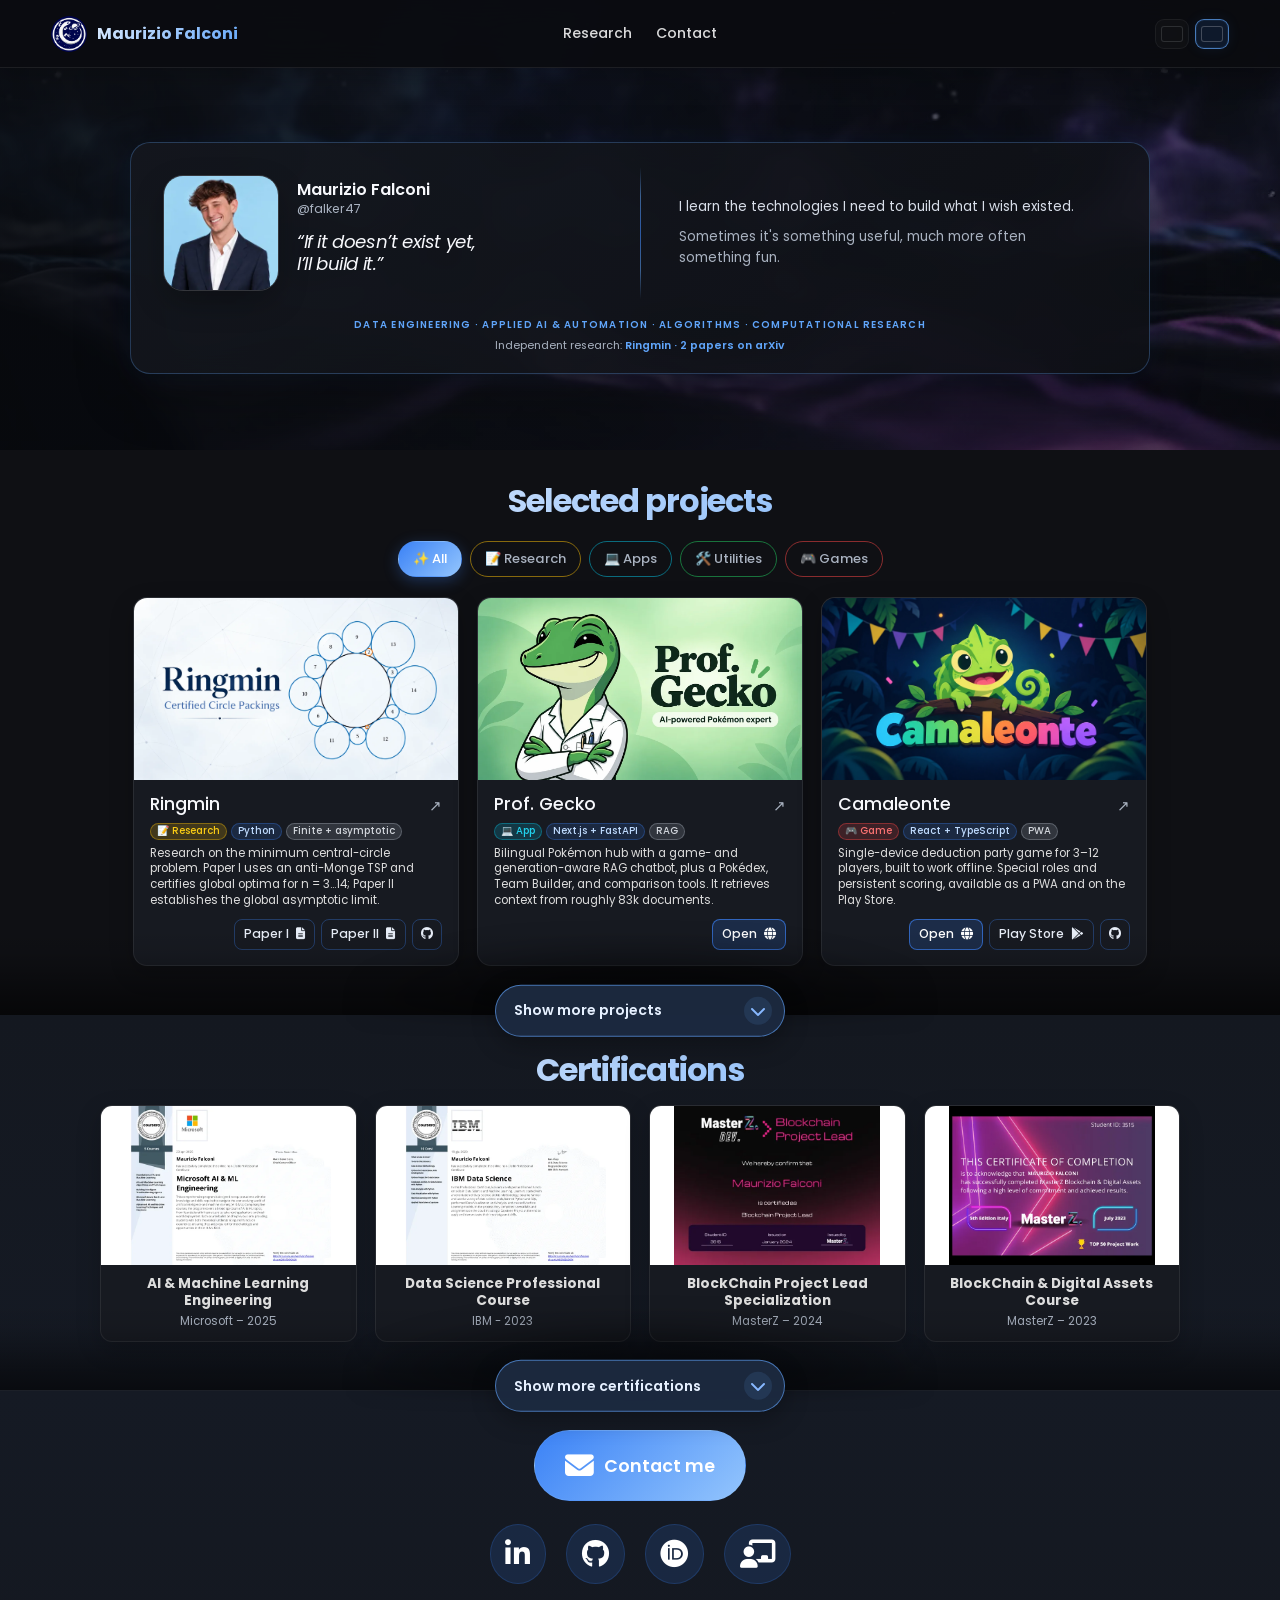
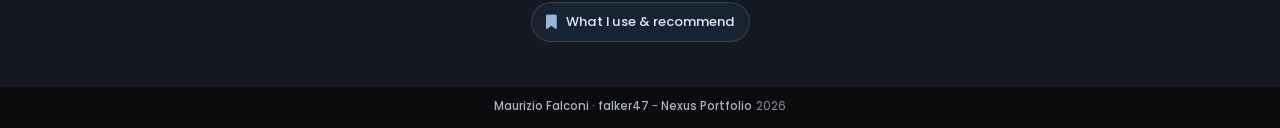
==== commit 3ced2593: "style(portfolio): balance content spacing around section expanders" ====
--- a/index.html
+++ b/index.html
@@ -12,7 +12,7 @@
     <link rel="canonical" href="https://falker47.github.io/Nexus-portfolio/" />
     <meta name="google-site-verification" content="ZOWij9OnT_HZBDPG4FcCeEwF5m7MvFjqJuK53YtkCWw" />
     <!-- Link al file CSS -->
-    <link rel="stylesheet" href="style.css?v=20261020-expander-spacing-v3" />
+    <link rel="stylesheet" href="style.css?v=20261020-balanced-section-rhythm-v4" />
 
     <!-- Favicons -->
     <link
--- a/style.css
+++ b/style.css
@@ -358,7 +358,7 @@
 
 /* Contact section: return to the darker alternating surface after Certifications. */
 .contact {
-  padding: 30px 20px 44px;
+  padding: 44px 20px 44px;
   background: linear-gradient(180deg, #0f1014 0%, #111722 100%);
   border-top: 1px solid rgba(255, 255, 255, 0.035);
   color: #ddd;
@@ -682,7 +682,7 @@
 
 /* Sezione Certificazioni */
 .certifications {
-  padding: 48px 20px 68px;
+  padding: 53px 20px 54px;
   background: linear-gradient(180deg, var(--bg-elevated), #151a24);
   color: #ddd;
   text-align: center;
@@ -954,7 +954,7 @@
 
 @media (max-width: 480px) {
   .certifications {
-    padding: 44px 16px 68px;
+    padding: 50px 16px 54px;
   }
 
   .certification-list {
@@ -1630,7 +1630,7 @@
    and stable sizing when filters leave only one or two results. */
 .projects {
   max-width: 1240px;
-  padding: 48px 20px 64px;
+  padding: 48px 20px 61px;
 }
 
 .project-grid {
@@ -1832,7 +1832,7 @@
 
 @media (max-width: 767px) {
   .projects {
-    padding: 44px 16px 68px;
+    padding: 44px 16px 63px;
   }
 
   .project-grid {
@@ -2759,7 +2759,7 @@
 /* ===== CONTACT IDENTITY LINKS ===== */
 @media (max-width: 520px) {
   .contact {
-    padding: 26px 16px 38px;
+    padding: 40px 16px 38px;
   }
 
   .contact-mail-container {
@@ -2860,7 +2860,7 @@
   .projects {
     max-width: calc(1120px + (var(--section-space-x) * 2));
     padding-top: 32px;
-    padding-bottom: 52px;
+    padding-bottom: 49px;
   }
 
   .projects .section-title,
@@ -2933,8 +2933,12 @@
   }
 
   .certifications {
+    padding-top: 37px;
+    padding-bottom: 48px;
+  }
+
+  .contact {
     padding-top: 34px;
-    padding-bottom: 52px;
   }
 
   .certifications-container {
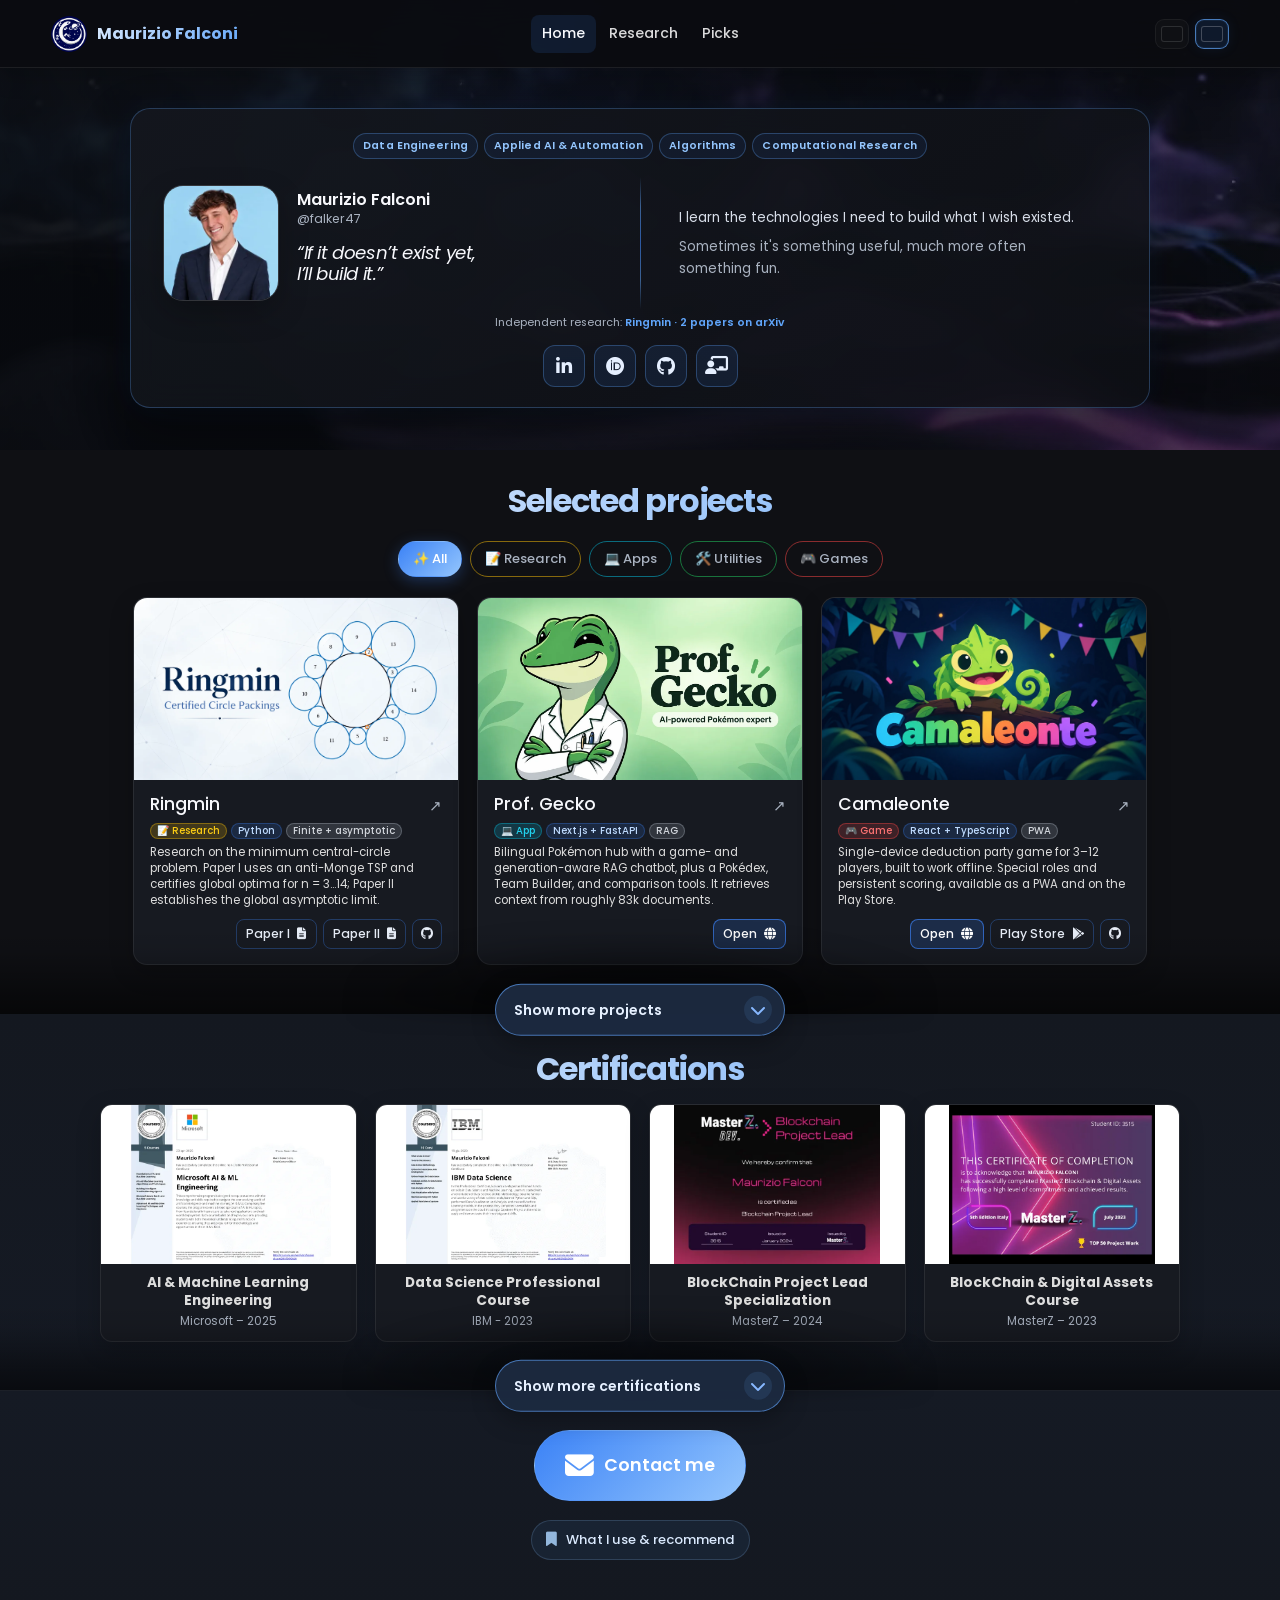
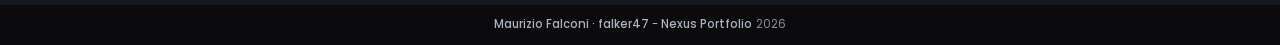
==== commit 8332e76d: "feat(portfolio): simplify navigation and foreground expertise and profiles" ====
--- a/index.html
+++ b/index.html
@@ -12,7 +12,7 @@
     <link rel="canonical" href="https://falker47.github.io/Nexus-portfolio/" />
     <meta name="google-site-verification" content="ZOWij9OnT_HZBDPG4FcCeEwF5m7MvFjqJuK53YtkCWw" />
     <!-- Link al file CSS -->
-    <link rel="stylesheet" href="style.css?v=20261020-balanced-section-rhythm-v4" />
+    <link rel="stylesheet" href="style.css?v=20261020-nav-hero-v5" />
 
     <!-- Favicons -->
     <link
@@ -132,8 +132,9 @@
       </a>
 
       <ul class="nav-links" id="primary-nav">
+        <li><a href="#hero" data-i18n="navHome" aria-current="page">Home</a></li>
         <li><a href="research.html" data-i18n="navResearch">Ricerca</a></li>
-        <li><a href="#contact" data-i18n="navContact">Contatti</a></li>
+        <li><a href="consigli.html" data-i18n="navPicks">Consigli</a></li>
       </ul>
 
       <div class="nav-actions">
@@ -159,18 +160,6 @@
             <span class="lang-flag lang-flag--en" aria-hidden="true"></span>
           </button>
         </div>
-
-        <button
-          class="nav-toggle"
-          type="button"
-          aria-label="Apri menu"
-          aria-controls="primary-nav"
-          aria-expanded="false"
-        >
-          <span></span>
-          <span></span>
-          <span></span>
-        </button>
       </div>
     </nav>
 
@@ -192,6 +181,12 @@
 
       <div class="hero-content">
         <div class="hero-card hero-quote-card">
+          <ul class="hero-expertise">
+            <li data-i18n="heroSkillData">Ingegneria dei dati</li>
+            <li data-i18n="heroSkillAI">AI applicata e automazione</li>
+            <li data-i18n="heroSkillAlgorithms">Algoritmi</li>
+            <li data-i18n="heroSkillResearch">Ricerca computazionale</li>
+          </ul>
           <div class="hero-main">
             <div class="hero-post">
               <img
@@ -226,12 +221,23 @@
             </p>
           </div>
 
-          <p class="hero-kicker" data-i18n="heroKicker">
-            Ingegneria dei dati · Automazione e AI applicata · Algoritmi · Ricerca computazionale
-          </p>
           <p class="hero-research" data-i18n="heroResearch">
             Ricerca indipendente: <a href="research.html">Ringmin · 2 paper su arXiv</a>
           </p>
+          <div class="hero-socials">
+            <a class="hero-social" href="https://www.linkedin.com/in/mauriziofalconi/" target="_blank" rel="noopener noreferrer" aria-label="LinkedIn" title="LinkedIn">
+              <i class="fab fa-linkedin-in" aria-hidden="true"></i>
+            </a>
+            <a class="hero-social" href="https://orcid.org/0009-0005-3162-3651" target="_blank" rel="noopener noreferrer" aria-label="ORCID" title="ORCID">
+              <i class="fab fa-orcid" aria-hidden="true"></i>
+            </a>
+            <a class="hero-social" href="https://github.com/falker47" target="_blank" rel="noopener noreferrer" aria-label="GitHub" title="GitHub">
+              <i class="fab fa-github" aria-hidden="true"></i>
+            </a>
+            <a class="hero-social" href="https://www.letuelezioni.it/insegnanti/maurizio-falconi.htm" target="_blank" rel="noopener noreferrer" aria-label="LeTueLezioni" title="LeTueLezioni">
+              <i class="fas fa-chalkboard-teacher" aria-hidden="true"></i>
+            </a>
+          </div>
         </div>
       </div>
     </section>
@@ -305,57 +311,6 @@
         </a>
       </div>
 
-      <div class="contact-socials">
-        <a
-          class="contact-social"
-          href="https://www.linkedin.com/in/mauriziofalconi/"
-          target="_blank"
-          rel="noopener noreferrer"
-          aria-label="LinkedIn"
-        >
-          <i class="fab fa-linkedin-in"></i>
-        </a>
-        <a
-          class="contact-social"
-          href="https://github.com/falker47"
-          target="_blank"
-          rel="noopener noreferrer"
-          aria-label="GitHub"
-        >
-          <i class="fab fa-github"></i>
-        </a>
-        <a
-          class="contact-social"
-          href="https://orcid.org/0009-0005-3162-3651"
-          target="_blank"
-          rel="noopener noreferrer"
-          aria-label="ORCID"
-          title="ORCID"
-        >
-          <i class="fab fa-orcid"></i>
-        </a>
-        <!-- Google Scholar temporarily hidden; retained for future use.
-        <a
-          class="contact-social"
-          href="https://scholar.google.com/citations?user=5xHRNvoAAAAJ"
-          target="_blank"
-          rel="noopener noreferrer"
-          aria-label="Google Scholar"
-          title="Google Scholar"
-        >
-          <i class="fas fa-graduation-cap"></i>
-        </a>
-        -->
-        <a
-          class="contact-social"
-          href="https://www.letuelezioni.it/insegnanti/maurizio-falconi.htm"
-          target="_blank"
-          rel="noopener noreferrer"
-          aria-label="Tutoring"
-        >
-          <i class="fas fa-chalkboard-teacher"></i>
-        </a>
-      </div>
 
       <div class="contact-recommendations-container">
         <a class="contact-recommendations" href="consigli.html">
@@ -384,9 +339,9 @@
     </button>
 
     <!-- Link al file JavaScript -->
-    <script src="js/translations.js?v=20261020-expander-pill-v1"></script>
+    <script src="js/translations.js?v=20261020-nav-hero-v5"></script>
     <script src="js/certifications-data.js?v=20261013-webp-v1"></script>
     <script src="js/projects-data.js?v=20261013-webp-v1"></script>
-    <script src="script.js?v=20261013-webp-v1"></script>
+    <script src="script.js?v=20261020-nav-hero-v5"></script>
   </body>
 </html>
--- a/style.css
+++ b/style.css
@@ -514,31 +514,13 @@
   background: rgba(53, 95, 143, 0.24);
 }
 
-.contact-socials {
-  display: flex;
-  flex-wrap: wrap;
-  justify-content: center;
-  gap: 20px;
-}
-
-.contact-social {
-  display: inline-flex;
-  align-items: center;
-  justify-content: center;
-  background: rgba(255, 255, 255, 0.1);
-  padding: 15px;
-  border-radius: 50%;
-  text-decoration: none;
-  color: #fff;
-  transition:
-    background 0.3s ease,
-    transform 0.3s ease;
-  font-size: 1.8rem;
-}
-
-.contact-social:hover {
-  background: rgba(255, 255, 255, 0.2);
-  transform: scale(1.1);
+/* Footer CTA pair: social profiles have moved into the introduction. */
+.contact .contact-mail-container {
+  margin-bottom: 0;
+}
+
+.contact .contact-recommendations-container {
+  margin: 14px 0 0;
 }
 
 /* Footer */
@@ -1088,11 +1070,6 @@
     margin-bottom: 0;
   }
 
-  /* Hide "Home" on mobile */
-  .navbar ul li:first-child {
-    display: none;
-  }
-
   .hero-card {
     margin: auto;
   }
@@ -1971,6 +1948,15 @@
   line-height: 1;
 }
 
+.navbar .nav-links a[aria-current="page"] {
+  color: var(--text-light);
+  background: rgba(59, 130, 246, 0.13);
+}
+
+.navbar .nav-links a[aria-current="page"]::after {
+  display: none;
+}
+
 .nav-actions {
   justify-self: end;
   display: flex;
@@ -1978,30 +1964,6 @@
   gap: 10px;
 }
 
-
-.nav-toggle {
-  display: none;
-  width: 38px;
-  height: 38px;
-  padding: 0;
-  border: 1px solid var(--border-subtle);
-  border-radius: 10px;
-  background: rgba(255, 255, 255, 0.04);
-  color: var(--text-light);
-  cursor: pointer;
-  align-items: center;
-  justify-content: center;
-  flex-direction: column;
-  gap: 4px;
-}
-
-.nav-toggle span {
-  width: 17px;
-  height: 2px;
-  border-radius: 999px;
-  background: currentColor;
-  transition: transform var(--transition-base), opacity var(--transition-base);
-}
 
 /* Hero: consolidated split personal-post composition. */
 .intro {
@@ -2062,6 +2024,35 @@
   display: none;
 }
 
+/* Compact expertise chips come before the portrait and introduction. */
+.intro .hero-expertise {
+  display: flex;
+  flex-wrap: wrap;
+  align-items: center;
+  justify-content: center;
+  gap: 6px;
+  margin: 0 0 18px;
+  padding: 0;
+  list-style: none;
+}
+
+.intro .hero-expertise li {
+  display: inline-flex;
+  align-items: center;
+  justify-content: center;
+  min-height: 26px;
+  padding: 5px 9px;
+  border: 1px solid rgba(96, 165, 250, 0.3);
+  border-radius: 999px;
+  background: rgba(59, 130, 246, 0.08);
+  color: var(--primary-soft);
+  font-size: 0.67rem;
+  font-weight: 600;
+  line-height: 1.2;
+  letter-spacing: 0.01em;
+  text-align: center;
+}
+
 .intro .hero-main {
   display: grid;
   grid-template-columns: minmax(0, 1fr) 1px minmax(0, 1fr);
@@ -2181,19 +2172,6 @@
   color: var(--text-muted);
 }
 
-.intro .hero-kicker {
-  max-width: none;
-  margin: 26px 0 0 !important;
-  color: var(--primary-light) !important;
-  font-size: clamp(0.65rem, 0.72vw, 0.73rem) !important;
-  font-weight: 600;
-  line-height: 1.45;
-  letter-spacing: 0.135em;
-  text-align: center;
-  text-transform: uppercase;
-  white-space: normal;
-}
-
 .intro .hero-research {
   margin: 7px auto 0;
   color: var(--text-muted);
@@ -2213,6 +2191,42 @@
   text-decoration: underline;
 }
 
+.intro .hero-socials {
+  display: flex;
+  justify-content: center;
+  flex-wrap: wrap;
+  gap: 9px;
+  margin: 14px 0 0;
+}
+
+.intro .hero-social {
+  display: inline-flex;
+  flex: 0 0 42px;
+  align-items: center;
+  justify-content: center;
+  width: 42px;
+  height: 42px;
+  padding: 0;
+  border: 1px solid rgba(96, 165, 250, 0.3);
+  border-radius: 12px;
+  background: rgba(59, 130, 246, 0.11);
+  color: #e5efff;
+  font-size: 1.15rem;
+  text-decoration: none;
+  transition: background var(--transition-base), border-color var(--transition-base), transform var(--transition-base);
+}
+
+.intro .hero-social:hover {
+  background: rgba(59, 130, 246, 0.23);
+  border-color: var(--primary-light);
+  transform: translateY(-2px);
+}
+
+.intro .hero-social:focus-visible {
+  outline: 2px solid var(--primary-soft);
+  outline-offset: 3px;
+}
+
 /* Desktop: keep the hero as a compact introduction rather than a full-screen
    destination, so the Projects section is already visible in the first viewport. */
 @media (min-width: 901px) {
@@ -2274,24 +2288,21 @@
     font-size: clamp(0.84rem, 0.85vw, 0.92rem);
     line-height: 1.6;
   }
-
-  .intro .hero-kicker {
-    margin-top: 19px !important;
-    font-size: clamp(0.61rem, 0.64vw, 0.68rem) !important;
-    letter-spacing: 0.125em;
-  }
-}
-
-/* Mobile: one compact top bar; navigation opens below only on demand. */
+}
+
+/* Mobile: two slim rows keep navigation discoverable without an overlay. */
 @media (max-width: 900px) {
   .navbar {
-    height: 58px;
+    height: 98px;
     grid-template-columns: minmax(0, 1fr) auto;
+    grid-template-rows: 54px 44px;
     padding: 0 12px;
-    gap: 10px;
+    gap: 0 8px;
   }
 
   .navbar .logo {
+    grid-column: 1;
+    grid-row: 1;
     width: auto;
     margin: 0;
     justify-content: flex-start;
@@ -2305,6 +2316,8 @@
   }
 
   .nav-actions {
+    grid-column: 2;
+    grid-row: 1;
     gap: 8px;
   }
 
@@ -2323,72 +2336,63 @@
     height: 12px;
   }
 
-  .nav-toggle {
+  .navbar .nav-links {
+    grid-column: 1 / -1;
+    grid-row: 2;
+    position: static;
     display: flex;
-  }
-
-  .navbar.nav-open .nav-toggle span:nth-child(1) {
-    transform: translateY(6px) rotate(45deg);
-  }
-
-  .navbar.nav-open .nav-toggle span:nth-child(2) {
-    opacity: 0;
-  }
-
-  .navbar.nav-open .nav-toggle span:nth-child(3) {
-    transform: translateY(-6px) rotate(-45deg);
-  }
-
-  .navbar .nav-links {
-    position: absolute;
-    top: calc(100% + 8px);
-    left: auto;
-    right: 12px;
-    display: none;
-    width: min(240px, calc(100vw - 24px));
-    padding: 8px;
-    flex-direction: column;
-    align-items: stretch;
-    gap: 2px;
-    border: 1px solid var(--border-subtle);
-    border-radius: var(--radius-md);
-    background: rgba(15, 17, 22, 0.97);
-    box-shadow: var(--shadow-lg);
-    backdrop-filter: blur(18px);
-    -webkit-backdrop-filter: blur(18px);
-  }
-
-  .navbar.nav-open .nav-links {
-    display: flex;
+    justify-self: stretch;
+    align-self: stretch;
+    width: 100%;
+    padding: 0 0 6px;
+    flex-direction: row;
+    flex-wrap: nowrap;
+    align-items: center;
+    justify-content: center;
+    gap: 6px;
+    border: 0;
+    border-radius: 0;
+    background: transparent;
+    box-shadow: none;
+    backdrop-filter: none;
+    -webkit-backdrop-filter: none;
   }
 
   .navbar .nav-links li,
   .navbar .nav-links li:first-child {
     display: flex;
-    width: 100%;
+    flex: 1 1 0;
+    width: auto;
+    min-width: 0;
     margin: 0;
   }
 
   .navbar .nav-links li a {
     width: 100%;
-    min-height: 42px;
-    padding: 0 12px;
-    justify-content: flex-start;
-    font-size: 0.9rem;
-    border-radius: 8px;
+    min-height: 36px;
+    padding: 0 6px;
+    justify-content: center;
+    border: 1px solid transparent;
+    border-radius: 10px;
+    font-size: 0.78rem;
+    white-space: nowrap;
   }
 
   .navbar .nav-links li a::after {
     display: none;
   }
 
+  .navbar .nav-links a[aria-current="page"] {
+    border-color: rgba(96, 165, 250, 0.38);
+  }
+
   .intro {
     min-height: clamp(570px, 72vh, 680px);
-    padding-top: 58px;
+    padding-top: 98px;
   }
 
   .intro .hero-content {
-    min-height: calc(clamp(570px, 72vh, 680px) - 58px);
+    min-height: calc(clamp(570px, 72vh, 680px) - 98px);
     padding: 28px 16px 30px;
   }
 
@@ -2444,13 +2448,6 @@
     justify-self: center;
     font-size: 0.9rem;
   }
-
-  .intro .hero-kicker {
-    margin: 24px 0 0 !important;
-    font-size: 0.67rem !important;
-    line-height: 1.5;
-    letter-spacing: 0.135em;
-  }
 }
 
 @media (max-width: 420px) {
@@ -2499,13 +2496,6 @@
     gap: 8px;
     font-size: 0.85rem;
     line-height: 1.6;
-  }
-
-  .intro .hero-kicker {
-    margin: 20px 0 0 !important;
-    font-size: 0.65rem !important;
-    line-height: 1.5;
-    letter-spacing: 0.125em;
   }
 }
 
@@ -2576,12 +2566,29 @@
     font-size: 0.81rem;
     line-height: 1.57;
   }
-
-  .intro .hero-kicker {
-    margin: 18px 0 0 !important;
-    font-size: 0.61rem !important;
-    line-height: 1.5;
-    letter-spacing: 0.105em;
+}
+
+@media (max-width: 520px) {
+  .intro .hero-expertise {
+    gap: 5px;
+    margin-bottom: 15px;
+  }
+
+  .intro .hero-expertise li {
+    font-size: 0.62rem;
+    padding: 5px 7px;
+  }
+
+  .intro .hero-socials {
+    margin-top: 12px;
+  }
+
+  .intro .hero-social {
+    width: 40px;
+    height: 40px;
+    flex-basis: 40px;
+    border-radius: 11px;
+    font-size: 1.08rem;
   }
 }
 
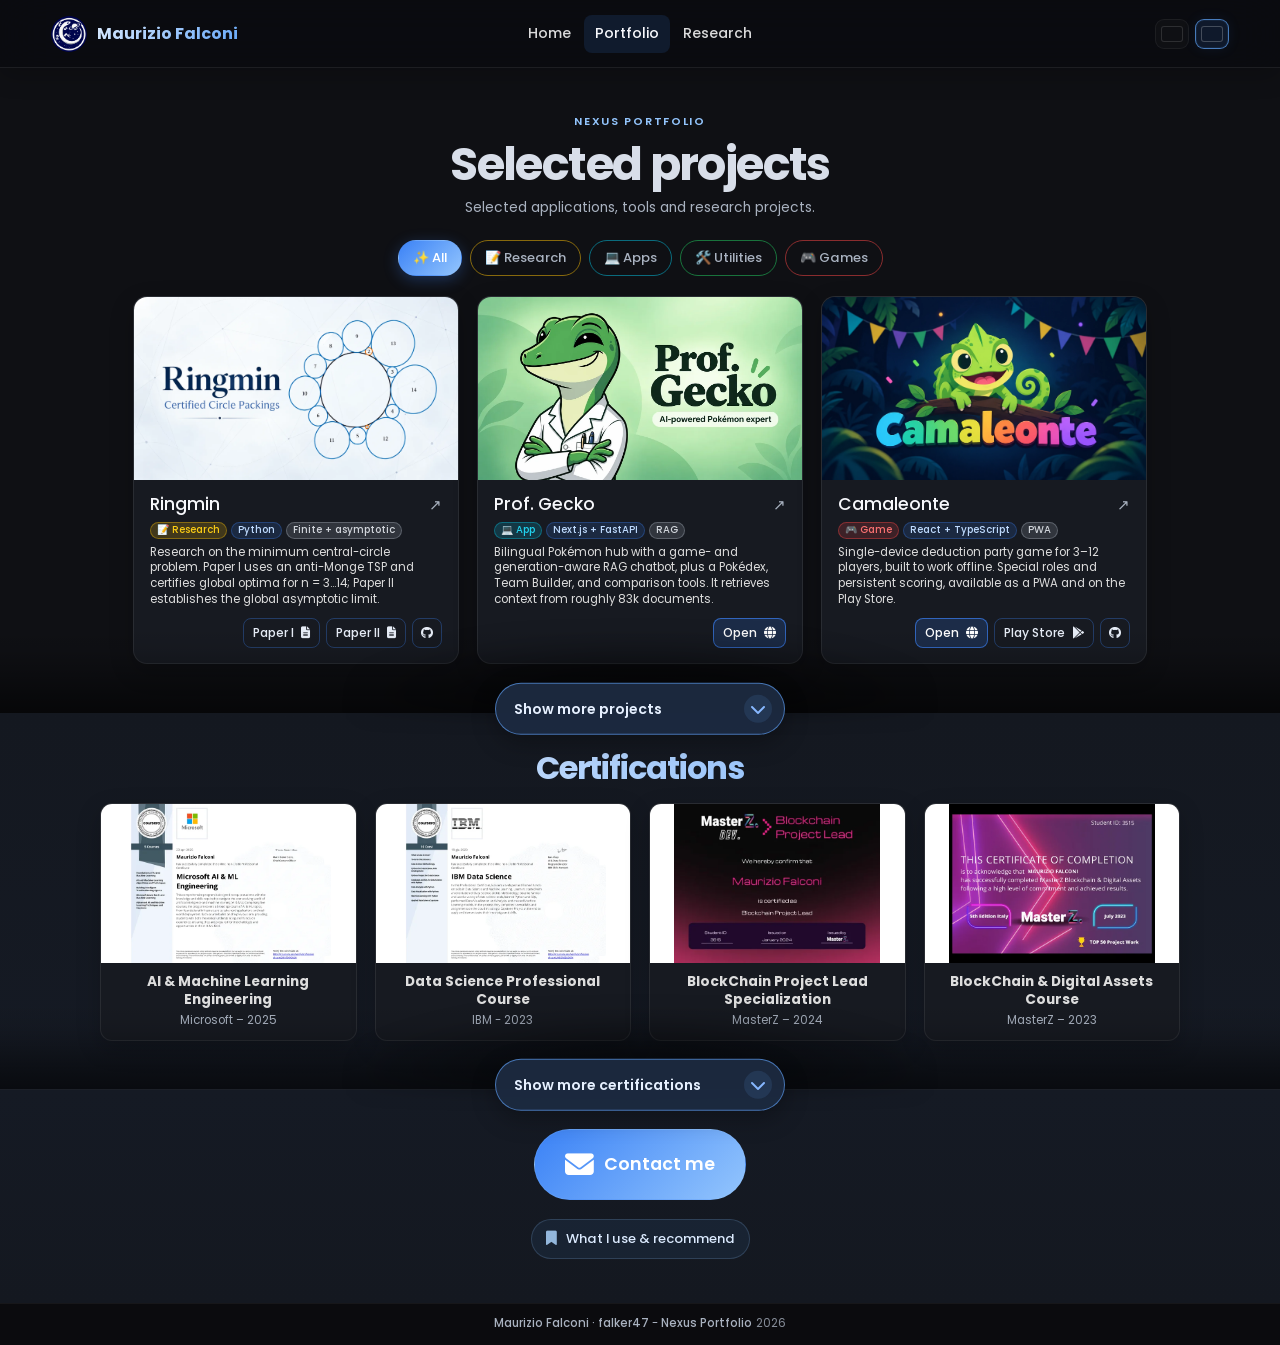
==== commit 35ca93e2: "refactor(portfolio): focus Nexus on projects with shared site navigation" ====
--- a/index.html
+++ b/index.html
@@ -12,7 +12,7 @@
     <link rel="canonical" href="https://falker47.github.io/Nexus-portfolio/" />
     <meta name="google-site-verification" content="ZOWij9OnT_HZBDPG4FcCeEwF5m7MvFjqJuK53YtkCWw" />
     <!-- Link al file CSS -->
-    <link rel="stylesheet" href="style.css?v=20261020-nav-hero-v5" />
+    <link rel="stylesheet" href="style.css?v=20261021-project-first-v6" />
 
     <!-- Favicons -->
     <link
@@ -103,13 +103,6 @@
       href="https://fonts.googleapis.com/css2?family=Poppins:ital,wght@0,300;0,400;0,600;1,400;1,500&display=swap"
       rel="stylesheet"
     />
-    <!-- Preload Hero Poster -->
-    <link
-      rel="preload"
-      href="assets/hero/poster.webp"
-      as="image"
-      fetchpriority="high"
-    />
     <!-- Font Awesome -->
     <link
       rel="stylesheet"
@@ -126,15 +119,15 @@
 
     <!-- Navbar -->
     <nav class="navbar" aria-label="Navigazione principale">
-      <a class="logo" href="#hero" aria-label="Maurizio Falconi — Home">
+      <a class="logo" href="https://falker47.github.io/" aria-label="Maurizio Falconi — Home">
         <img src="assets/branding/falkerlogo.webp" alt="" class="logo-img" />
         <span>Maurizio Falconi</span>
       </a>
 
       <ul class="nav-links" id="primary-nav">
-        <li><a href="#hero" data-i18n="navHome" aria-current="page">Home</a></li>
+        <li><a href="https://falker47.github.io/" data-i18n="navHome">Home</a></li>
+        <li><a href="index.html" data-i18n="navPortfolio" aria-current="page">Portfolio</a></li>
         <li><a href="research.html" data-i18n="navResearch">Ricerca</a></li>
-        <li><a href="consigli.html" data-i18n="navPicks">Consigli</a></li>
       </ul>
 
       <div class="nav-actions">
@@ -163,88 +156,13 @@
       </div>
     </nav>
 
-    <!-- Compact portfolio intro -->
-    <section class="hero intro" id="hero">
-      <video
-        autoplay
-        muted
-        loop
-        playsinline
-        preload="auto"
-        id="hero-video"
-        poster="assets/hero/poster.webp"
-      >
-        <source src="assets/hero/video.webm" type="video/webm" />
-        Il tuo browser non supporta il video.
-      </video>
-      <div class="hero-overlay"></div>
-
-      <div class="hero-content">
-        <div class="hero-card hero-quote-card">
-          <ul class="hero-expertise">
-            <li data-i18n="heroSkillData">Ingegneria dei dati</li>
-            <li data-i18n="heroSkillAI">AI applicata e automazione</li>
-            <li data-i18n="heroSkillAlgorithms">Algoritmi</li>
-            <li data-i18n="heroSkillResearch">Ricerca computazionale</li>
-          </ul>
-          <div class="hero-main">
-            <div class="hero-post">
-              <img
-                class="hero-profile-photo"
-                src="assets/profile/maurizio-falconi-falker47.webp"
-                alt="Maurizio Falconi (falker47)"
-                width="132"
-                height="132"
-                fetchpriority="high"
-                decoding="async"
-              />
-
-              <div class="hero-identity-copy">
-                <strong>Maurizio Falconi</strong>
-                <span>@falker47</span>
-              </div>
-
-              <blockquote class="hero-quote">
-                <h1 data-i18n="heroTitle">“Se ancora non esiste,<br />allora lo costruisco.”</h1>
-              </blockquote>
-            </div>
-
-            <div class="hero-divider" aria-hidden="true"></div>
-
-            <p class="hero-description">
-              <span data-i18n="heroDescriptionLead">
-                Imparo le tecnologie che servono a costruire ciò che vorrei esistesse.
-              </span>
-              <span data-i18n="heroDescriptionTail">
-                A volte è qualcosa di utile, molto più spesso qualcosa di divertente.
-              </span>
-            </p>
-          </div>
-
-          <p class="hero-research" data-i18n="heroResearch">
-            Ricerca indipendente: <a href="research.html">Ringmin · 2 paper su arXiv</a>
-          </p>
-          <div class="hero-socials">
-            <a class="hero-social" href="https://www.linkedin.com/in/mauriziofalconi/" target="_blank" rel="noopener noreferrer" aria-label="LinkedIn" title="LinkedIn">
-              <i class="fab fa-linkedin-in" aria-hidden="true"></i>
-            </a>
-            <a class="hero-social" href="https://orcid.org/0009-0005-3162-3651" target="_blank" rel="noopener noreferrer" aria-label="ORCID" title="ORCID">
-              <i class="fab fa-orcid" aria-hidden="true"></i>
-            </a>
-            <a class="hero-social" href="https://github.com/falker47" target="_blank" rel="noopener noreferrer" aria-label="GitHub" title="GitHub">
-              <i class="fab fa-github" aria-hidden="true"></i>
-            </a>
-            <a class="hero-social" href="https://www.letuelezioni.it/insegnanti/maurizio-falconi.htm" target="_blank" rel="noopener noreferrer" aria-label="LeTueLezioni" title="LeTueLezioni">
-              <i class="fas fa-chalkboard-teacher" aria-hidden="true"></i>
-            </a>
-          </div>
-        </div>
-      </div>
-    </section>
-
     <!-- Sezione Progetti -->
     <section class="projects" id="projects">
-      <h2 data-i18n="projectsTitle" class="section-title">Progetti</h2>
+      <header class="portfolio-intro" id="hero">
+        <p class="portfolio-brand">Nexus Portfolio</p>
+        <h1 data-i18n="projectsTitle" class="section-title">Progetti selezionati</h1>
+        <p class="portfolio-summary" data-i18n="portfolioSummary">Applicazioni, strumenti e ricerca selezionati.</p>
+      </header>
 
       <!-- Project Filter -->
       <div class="project-filter">
@@ -339,7 +257,7 @@
     </button>
 
     <!-- Link al file JavaScript -->
-    <script src="js/translations.js?v=20261020-nav-hero-v5"></script>
+    <script src="js/translations.js?v=20261021-project-first-v6"></script>
     <script src="js/certifications-data.js?v=20261013-webp-v1"></script>
     <script src="js/projects-data.js?v=20261013-webp-v1"></script>
     <script src="script.js?v=20261020-nav-hero-v5"></script>
--- a/style.css
+++ b/style.css
@@ -1957,6 +1957,11 @@
   display: none;
 }
 
+.navbar .nav-links a:focus-visible {
+  outline: 2px solid var(--primary-soft);
+  outline-offset: 2px;
+}
+
 .nav-actions {
   justify-self: end;
   display: flex;
@@ -2344,7 +2349,7 @@
     justify-self: stretch;
     align-self: stretch;
     width: 100%;
-    padding: 0 0 6px;
+    padding: 0 0 4px;
     flex-direction: row;
     flex-wrap: nowrap;
     align-items: center;
@@ -2369,7 +2374,7 @@
 
   .navbar .nav-links li a {
     width: 100%;
-    min-height: 36px;
+    min-height: 40px;
     padding: 0 6px;
     justify-content: center;
     border: 1px solid transparent;
@@ -2980,3 +2985,51 @@
     line-height: 1.3;
   }
 }
+
+/* The root site now owns the identity hero. Nexus opens on project content. */
+.projects { padding-top: 113px; }
+
+.portfolio-intro {
+  display: grid;
+  justify-items: center;
+  gap: 6px;
+  max-width: 720px;
+  margin: 0 auto 22px;
+  text-align: center;
+}
+.portfolio-brand {
+  margin: 0;
+  color: var(--primary-soft);
+  font-size: .7rem;
+  font-weight: 600;
+  letter-spacing: .15em;
+  text-transform: uppercase;
+}
+.portfolio-intro .section-title {
+  margin: 0 !important;
+  padding: 0;
+  font-size: clamp(2.05rem, 4.2vw, 2.9rem) !important;
+  line-height: 1.12;
+}
+.portfolio-summary {
+  max-width: 540px;
+  margin: 0;
+  color: var(--text-muted);
+  font-size: .86rem;
+  line-height: 1.5;
+}
+.navbar .nav-links a[aria-current="location"] {
+  color: var(--text-light);
+  background: rgba(59, 130, 246, .13);
+}
+.navbar .nav-links a[aria-current="location"]::after { display: none; }
+@media (max-width: 900px) {
+  .projects { padding-top: 122px; }
+  .navbar .nav-links a[aria-current="location"] { border-color: rgba(96,165,250,.38); }
+}
+@media (max-width: 520px) {
+  .projects { padding-top: 119px; }
+  .portfolio-intro { gap: 5px; margin-bottom: 18px; }
+  .portfolio-intro .section-title { font-size: clamp(1.95rem, 8vw, 2.35rem) !important; }
+  .portfolio-summary { font-size: .78rem; }
+}
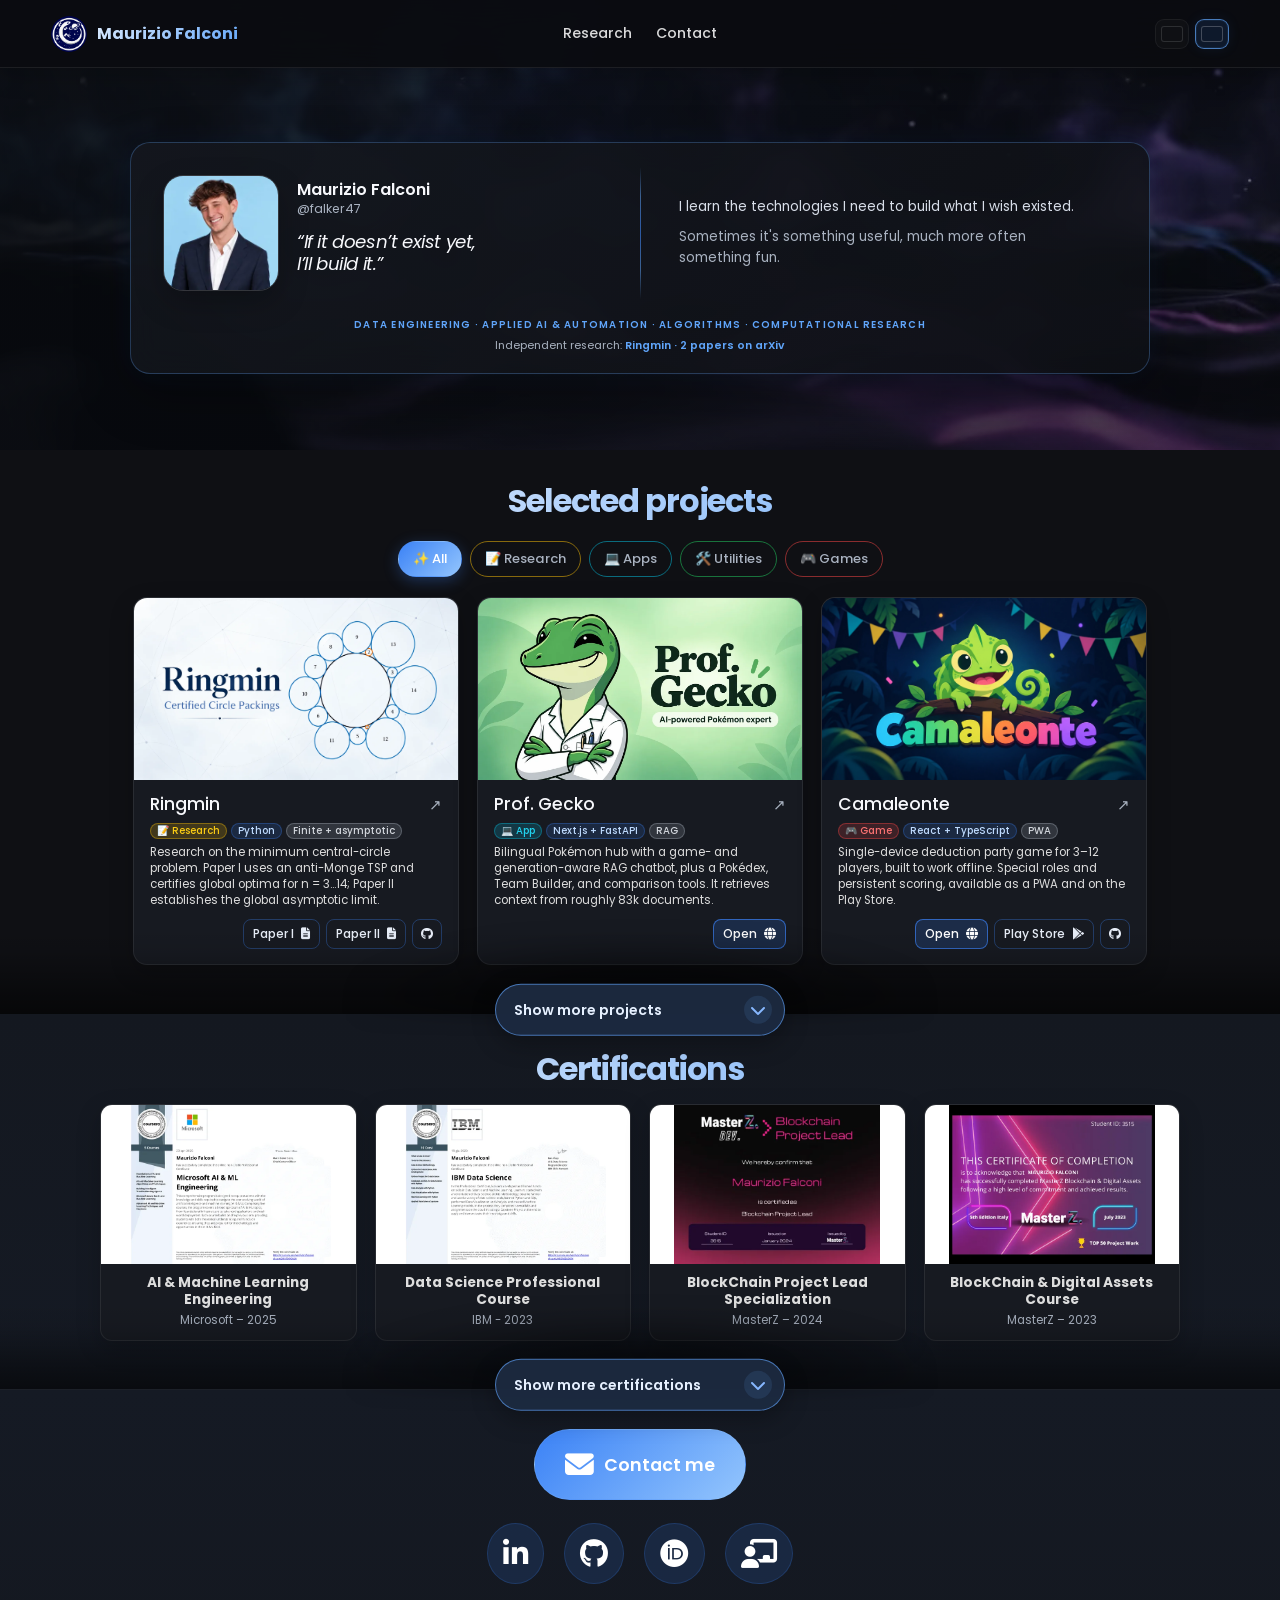
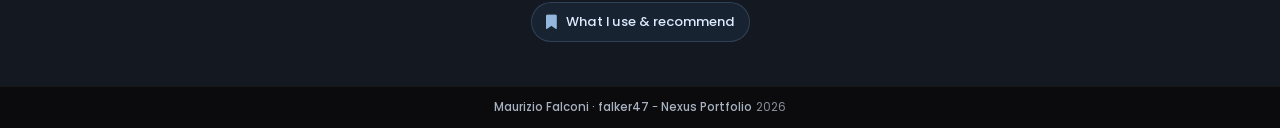
==== commit 434c94d7: "revert(portfolio): restore approved October 20 layout" ====
--- a/index.html
+++ b/index.html
@@ -12,7 +12,7 @@
     <link rel="canonical" href="https://falker47.github.io/Nexus-portfolio/" />
     <meta name="google-site-verification" content="ZOWij9OnT_HZBDPG4FcCeEwF5m7MvFjqJuK53YtkCWw" />
     <!-- Link al file CSS -->
-    <link rel="stylesheet" href="style.css?v=20261021-project-first-v6" />
+    <link rel="stylesheet" href="style.css?v=20261020-balanced-section-rhythm-v4" />
 
     <!-- Favicons -->
     <link
@@ -103,6 +103,13 @@
       href="https://fonts.googleapis.com/css2?family=Poppins:ital,wght@0,300;0,400;0,600;1,400;1,500&display=swap"
       rel="stylesheet"
     />
+    <!-- Preload Hero Poster -->
+    <link
+      rel="preload"
+      href="assets/hero/poster.webp"
+      as="image"
+      fetchpriority="high"
+    />
     <!-- Font Awesome -->
     <link
       rel="stylesheet"
@@ -119,15 +126,14 @@
 
     <!-- Navbar -->
     <nav class="navbar" aria-label="Navigazione principale">
-      <a class="logo" href="https://falker47.github.io/" aria-label="Maurizio Falconi — Home">
+      <a class="logo" href="#hero" aria-label="Maurizio Falconi — Home">
         <img src="assets/branding/falkerlogo.webp" alt="" class="logo-img" />
         <span>Maurizio Falconi</span>
       </a>
 
       <ul class="nav-links" id="primary-nav">
-        <li><a href="https://falker47.github.io/" data-i18n="navHome">Home</a></li>
-        <li><a href="index.html" data-i18n="navPortfolio" aria-current="page">Portfolio</a></li>
         <li><a href="research.html" data-i18n="navResearch">Ricerca</a></li>
+        <li><a href="#contact" data-i18n="navContact">Contatti</a></li>
       </ul>
 
       <div class="nav-actions">
@@ -153,16 +159,86 @@
             <span class="lang-flag lang-flag--en" aria-hidden="true"></span>
           </button>
         </div>
+
+        <button
+          class="nav-toggle"
+          type="button"
+          aria-label="Apri menu"
+          aria-controls="primary-nav"
+          aria-expanded="false"
+        >
+          <span></span>
+          <span></span>
+          <span></span>
+        </button>
       </div>
     </nav>
+
+    <!-- Compact portfolio intro -->
+    <section class="hero intro" id="hero">
+      <video
+        autoplay
+        muted
+        loop
+        playsinline
+        preload="auto"
+        id="hero-video"
+        poster="assets/hero/poster.webp"
+      >
+        <source src="assets/hero/video.webm" type="video/webm" />
+        Il tuo browser non supporta il video.
+      </video>
+      <div class="hero-overlay"></div>
+
+      <div class="hero-content">
+        <div class="hero-card hero-quote-card">
+          <div class="hero-main">
+            <div class="hero-post">
+              <img
+                class="hero-profile-photo"
+                src="assets/profile/maurizio-falconi-falker47.webp"
+                alt="Maurizio Falconi (falker47)"
+                width="132"
+                height="132"
+                fetchpriority="high"
+                decoding="async"
+              />
+
+              <div class="hero-identity-copy">
+                <strong>Maurizio Falconi</strong>
+                <span>@falker47</span>
+              </div>
+
+              <blockquote class="hero-quote">
+                <h1 data-i18n="heroTitle">“Se ancora non esiste,<br />allora lo costruisco.”</h1>
+              </blockquote>
+            </div>
+
+            <div class="hero-divider" aria-hidden="true"></div>
+
+            <p class="hero-description">
+              <span data-i18n="heroDescriptionLead">
+                Imparo le tecnologie che servono a costruire ciò che vorrei esistesse.
+              </span>
+              <span data-i18n="heroDescriptionTail">
+                A volte è qualcosa di utile, molto più spesso qualcosa di divertente.
+              </span>
+            </p>
+          </div>
+
+          <p class="hero-kicker" data-i18n="heroKicker">
+            Ingegneria dei dati · Automazione e AI applicata · Algoritmi · Ricerca computazionale
+          </p>
+          <p class="hero-research" data-i18n="heroResearch">
+            Ricerca indipendente: <a href="research.html">Ringmin · 2 paper su arXiv</a>
+          </p>
+        </div>
+      </div>
+    </section>
 
     <!-- Sezione Progetti -->
     <section class="projects" id="projects">
-      <header class="portfolio-intro" id="hero">
-        <p class="portfolio-brand">Nexus Portfolio</p>
-        <h1 data-i18n="projectsTitle" class="section-title">Progetti selezionati</h1>
-        <p class="portfolio-summary" data-i18n="portfolioSummary">Applicazioni, strumenti e ricerca selezionati.</p>
-      </header>
+      <h2 data-i18n="projectsTitle" class="section-title">Progetti</h2>
 
       <!-- Project Filter -->
       <div class="project-filter">
@@ -229,6 +305,57 @@
         </a>
       </div>
 
+      <div class="contact-socials">
+        <a
+          class="contact-social"
+          href="https://www.linkedin.com/in/mauriziofalconi/"
+          target="_blank"
+          rel="noopener noreferrer"
+          aria-label="LinkedIn"
+        >
+          <i class="fab fa-linkedin-in"></i>
+        </a>
+        <a
+          class="contact-social"
+          href="https://github.com/falker47"
+          target="_blank"
+          rel="noopener noreferrer"
+          aria-label="GitHub"
+        >
+          <i class="fab fa-github"></i>
+        </a>
+        <a
+          class="contact-social"
+          href="https://orcid.org/0009-0005-3162-3651"
+          target="_blank"
+          rel="noopener noreferrer"
+          aria-label="ORCID"
+          title="ORCID"
+        >
+          <i class="fab fa-orcid"></i>
+        </a>
+        <!-- Google Scholar temporarily hidden; retained for future use.
+        <a
+          class="contact-social"
+          href="https://scholar.google.com/citations?user=5xHRNvoAAAAJ"
+          target="_blank"
+          rel="noopener noreferrer"
+          aria-label="Google Scholar"
+          title="Google Scholar"
+        >
+          <i class="fas fa-graduation-cap"></i>
+        </a>
+        -->
+        <a
+          class="contact-social"
+          href="https://www.letuelezioni.it/insegnanti/maurizio-falconi.htm"
+          target="_blank"
+          rel="noopener noreferrer"
+          aria-label="Tutoring"
+        >
+          <i class="fas fa-chalkboard-teacher"></i>
+        </a>
+      </div>
 
       <div class="contact-recommendations-container">
         <a class="contact-recommendations" href="consigli.html">
@@ -257,9 +384,9 @@
     </button>
 
     <!-- Link al file JavaScript -->
-    <script src="js/translations.js?v=20261021-project-first-v6"></script>
+    <script src="js/translations.js?v=20261020-expander-pill-v1"></script>
     <script src="js/certifications-data.js?v=20261013-webp-v1"></script>
     <script src="js/projects-data.js?v=20261013-webp-v1"></script>
-    <script src="script.js?v=20261020-nav-hero-v5"></script>
+    <script src="script.js?v=20261013-webp-v1"></script>
   </body>
 </html>
--- a/style.css
+++ b/style.css
@@ -514,13 +514,31 @@
   background: rgba(53, 95, 143, 0.24);
 }
 
-/* Footer CTA pair: social profiles have moved into the introduction. */
-.contact .contact-mail-container {
-  margin-bottom: 0;
-}
-
-.contact .contact-recommendations-container {
-  margin: 14px 0 0;
+.contact-socials {
+  display: flex;
+  flex-wrap: wrap;
+  justify-content: center;
+  gap: 20px;
+}
+
+.contact-social {
+  display: inline-flex;
+  align-items: center;
+  justify-content: center;
+  background: rgba(255, 255, 255, 0.1);
+  padding: 15px;
+  border-radius: 50%;
+  text-decoration: none;
+  color: #fff;
+  transition:
+    background 0.3s ease,
+    transform 0.3s ease;
+  font-size: 1.8rem;
+}
+
+.contact-social:hover {
+  background: rgba(255, 255, 255, 0.2);
+  transform: scale(1.1);
 }
 
 /* Footer */
@@ -1070,6 +1088,11 @@
     margin-bottom: 0;
   }
 
+  /* Hide "Home" on mobile */
+  .navbar ul li:first-child {
+    display: none;
+  }
+
   .hero-card {
     margin: auto;
   }
@@ -1948,20 +1971,6 @@
   line-height: 1;
 }
 
-.navbar .nav-links a[aria-current="page"] {
-  color: var(--text-light);
-  background: rgba(59, 130, 246, 0.13);
-}
-
-.navbar .nav-links a[aria-current="page"]::after {
-  display: none;
-}
-
-.navbar .nav-links a:focus-visible {
-  outline: 2px solid var(--primary-soft);
-  outline-offset: 2px;
-}
-
 .nav-actions {
   justify-self: end;
   display: flex;
@@ -1969,6 +1978,30 @@
   gap: 10px;
 }
 
+
+.nav-toggle {
+  display: none;
+  width: 38px;
+  height: 38px;
+  padding: 0;
+  border: 1px solid var(--border-subtle);
+  border-radius: 10px;
+  background: rgba(255, 255, 255, 0.04);
+  color: var(--text-light);
+  cursor: pointer;
+  align-items: center;
+  justify-content: center;
+  flex-direction: column;
+  gap: 4px;
+}
+
+.nav-toggle span {
+  width: 17px;
+  height: 2px;
+  border-radius: 999px;
+  background: currentColor;
+  transition: transform var(--transition-base), opacity var(--transition-base);
+}
 
 /* Hero: consolidated split personal-post composition. */
 .intro {
@@ -2029,35 +2062,6 @@
   display: none;
 }
 
-/* Compact expertise chips come before the portrait and introduction. */
-.intro .hero-expertise {
-  display: flex;
-  flex-wrap: wrap;
-  align-items: center;
-  justify-content: center;
-  gap: 6px;
-  margin: 0 0 18px;
-  padding: 0;
-  list-style: none;
-}
-
-.intro .hero-expertise li {
-  display: inline-flex;
-  align-items: center;
-  justify-content: center;
-  min-height: 26px;
-  padding: 5px 9px;
-  border: 1px solid rgba(96, 165, 250, 0.3);
-  border-radius: 999px;
-  background: rgba(59, 130, 246, 0.08);
-  color: var(--primary-soft);
-  font-size: 0.67rem;
-  font-weight: 600;
-  line-height: 1.2;
-  letter-spacing: 0.01em;
-  text-align: center;
-}
-
 .intro .hero-main {
   display: grid;
   grid-template-columns: minmax(0, 1fr) 1px minmax(0, 1fr);
@@ -2177,6 +2181,19 @@
   color: var(--text-muted);
 }
 
+.intro .hero-kicker {
+  max-width: none;
+  margin: 26px 0 0 !important;
+  color: var(--primary-light) !important;
+  font-size: clamp(0.65rem, 0.72vw, 0.73rem) !important;
+  font-weight: 600;
+  line-height: 1.45;
+  letter-spacing: 0.135em;
+  text-align: center;
+  text-transform: uppercase;
+  white-space: normal;
+}
+
 .intro .hero-research {
   margin: 7px auto 0;
   color: var(--text-muted);
@@ -2196,42 +2213,6 @@
   text-decoration: underline;
 }
 
-.intro .hero-socials {
-  display: flex;
-  justify-content: center;
-  flex-wrap: wrap;
-  gap: 9px;
-  margin: 14px 0 0;
-}
-
-.intro .hero-social {
-  display: inline-flex;
-  flex: 0 0 42px;
-  align-items: center;
-  justify-content: center;
-  width: 42px;
-  height: 42px;
-  padding: 0;
-  border: 1px solid rgba(96, 165, 250, 0.3);
-  border-radius: 12px;
-  background: rgba(59, 130, 246, 0.11);
-  color: #e5efff;
-  font-size: 1.15rem;
-  text-decoration: none;
-  transition: background var(--transition-base), border-color var(--transition-base), transform var(--transition-base);
-}
-
-.intro .hero-social:hover {
-  background: rgba(59, 130, 246, 0.23);
-  border-color: var(--primary-light);
-  transform: translateY(-2px);
-}
-
-.intro .hero-social:focus-visible {
-  outline: 2px solid var(--primary-soft);
-  outline-offset: 3px;
-}
-
 /* Desktop: keep the hero as a compact introduction rather than a full-screen
    destination, so the Projects section is already visible in the first viewport. */
 @media (min-width: 901px) {
@@ -2293,21 +2274,24 @@
     font-size: clamp(0.84rem, 0.85vw, 0.92rem);
     line-height: 1.6;
   }
-}
-
-/* Mobile: two slim rows keep navigation discoverable without an overlay. */
+
+  .intro .hero-kicker {
+    margin-top: 19px !important;
+    font-size: clamp(0.61rem, 0.64vw, 0.68rem) !important;
+    letter-spacing: 0.125em;
+  }
+}
+
+/* Mobile: one compact top bar; navigation opens below only on demand. */
 @media (max-width: 900px) {
   .navbar {
-    height: 98px;
+    height: 58px;
     grid-template-columns: minmax(0, 1fr) auto;
-    grid-template-rows: 54px 44px;
     padding: 0 12px;
-    gap: 0 8px;
+    gap: 10px;
   }
 
   .navbar .logo {
-    grid-column: 1;
-    grid-row: 1;
     width: auto;
     margin: 0;
     justify-content: flex-start;
@@ -2321,8 +2305,6 @@
   }
 
   .nav-actions {
-    grid-column: 2;
-    grid-row: 1;
     gap: 8px;
   }
 
@@ -2341,63 +2323,72 @@
     height: 12px;
   }
 
+  .nav-toggle {
+    display: flex;
+  }
+
+  .navbar.nav-open .nav-toggle span:nth-child(1) {
+    transform: translateY(6px) rotate(45deg);
+  }
+
+  .navbar.nav-open .nav-toggle span:nth-child(2) {
+    opacity: 0;
+  }
+
+  .navbar.nav-open .nav-toggle span:nth-child(3) {
+    transform: translateY(-6px) rotate(-45deg);
+  }
+
   .navbar .nav-links {
-    grid-column: 1 / -1;
-    grid-row: 2;
-    position: static;
+    position: absolute;
+    top: calc(100% + 8px);
+    left: auto;
+    right: 12px;
+    display: none;
+    width: min(240px, calc(100vw - 24px));
+    padding: 8px;
+    flex-direction: column;
+    align-items: stretch;
+    gap: 2px;
+    border: 1px solid var(--border-subtle);
+    border-radius: var(--radius-md);
+    background: rgba(15, 17, 22, 0.97);
+    box-shadow: var(--shadow-lg);
+    backdrop-filter: blur(18px);
+    -webkit-backdrop-filter: blur(18px);
+  }
+
+  .navbar.nav-open .nav-links {
     display: flex;
-    justify-self: stretch;
-    align-self: stretch;
-    width: 100%;
-    padding: 0 0 4px;
-    flex-direction: row;
-    flex-wrap: nowrap;
-    align-items: center;
-    justify-content: center;
-    gap: 6px;
-    border: 0;
-    border-radius: 0;
-    background: transparent;
-    box-shadow: none;
-    backdrop-filter: none;
-    -webkit-backdrop-filter: none;
   }
 
   .navbar .nav-links li,
   .navbar .nav-links li:first-child {
     display: flex;
-    flex: 1 1 0;
-    width: auto;
-    min-width: 0;
+    width: 100%;
     margin: 0;
   }
 
   .navbar .nav-links li a {
     width: 100%;
-    min-height: 40px;
-    padding: 0 6px;
-    justify-content: center;
-    border: 1px solid transparent;
-    border-radius: 10px;
-    font-size: 0.78rem;
-    white-space: nowrap;
+    min-height: 42px;
+    padding: 0 12px;
+    justify-content: flex-start;
+    font-size: 0.9rem;
+    border-radius: 8px;
   }
 
   .navbar .nav-links li a::after {
     display: none;
   }
 
-  .navbar .nav-links a[aria-current="page"] {
-    border-color: rgba(96, 165, 250, 0.38);
-  }
-
   .intro {
     min-height: clamp(570px, 72vh, 680px);
-    padding-top: 98px;
+    padding-top: 58px;
   }
 
   .intro .hero-content {
-    min-height: calc(clamp(570px, 72vh, 680px) - 98px);
+    min-height: calc(clamp(570px, 72vh, 680px) - 58px);
     padding: 28px 16px 30px;
   }
 
@@ -2453,6 +2444,13 @@
     justify-self: center;
     font-size: 0.9rem;
   }
+
+  .intro .hero-kicker {
+    margin: 24px 0 0 !important;
+    font-size: 0.67rem !important;
+    line-height: 1.5;
+    letter-spacing: 0.135em;
+  }
 }
 
 @media (max-width: 420px) {
@@ -2501,6 +2499,13 @@
     gap: 8px;
     font-size: 0.85rem;
     line-height: 1.6;
+  }
+
+  .intro .hero-kicker {
+    margin: 20px 0 0 !important;
+    font-size: 0.65rem !important;
+    line-height: 1.5;
+    letter-spacing: 0.125em;
   }
 }
 
@@ -2571,29 +2576,12 @@
     font-size: 0.81rem;
     line-height: 1.57;
   }
-}
-
-@media (max-width: 520px) {
-  .intro .hero-expertise {
-    gap: 5px;
-    margin-bottom: 15px;
-  }
-
-  .intro .hero-expertise li {
-    font-size: 0.62rem;
-    padding: 5px 7px;
-  }
-
-  .intro .hero-socials {
-    margin-top: 12px;
-  }
-
-  .intro .hero-social {
-    width: 40px;
-    height: 40px;
-    flex-basis: 40px;
-    border-radius: 11px;
-    font-size: 1.08rem;
+
+  .intro .hero-kicker {
+    margin: 18px 0 0 !important;
+    font-size: 0.61rem !important;
+    line-height: 1.5;
+    letter-spacing: 0.105em;
   }
 }
 
@@ -2985,51 +2973,3 @@
     line-height: 1.3;
   }
 }
-
-/* The root site now owns the identity hero. Nexus opens on project content. */
-.projects { padding-top: 113px; }
-
-.portfolio-intro {
-  display: grid;
-  justify-items: center;
-  gap: 6px;
-  max-width: 720px;
-  margin: 0 auto 22px;
-  text-align: center;
-}
-.portfolio-brand {
-  margin: 0;
-  color: var(--primary-soft);
-  font-size: .7rem;
-  font-weight: 600;
-  letter-spacing: .15em;
-  text-transform: uppercase;
-}
-.portfolio-intro .section-title {
-  margin: 0 !important;
-  padding: 0;
-  font-size: clamp(2.05rem, 4.2vw, 2.9rem) !important;
-  line-height: 1.12;
-}
-.portfolio-summary {
-  max-width: 540px;
-  margin: 0;
-  color: var(--text-muted);
-  font-size: .86rem;
-  line-height: 1.5;
-}
-.navbar .nav-links a[aria-current="location"] {
-  color: var(--text-light);
-  background: rgba(59, 130, 246, .13);
-}
-.navbar .nav-links a[aria-current="location"]::after { display: none; }
-@media (max-width: 900px) {
-  .projects { padding-top: 122px; }
-  .navbar .nav-links a[aria-current="location"] { border-color: rgba(96,165,250,.38); }
-}
-@media (max-width: 520px) {
-  .projects { padding-top: 119px; }
-  .portfolio-intro { gap: 5px; margin-bottom: 18px; }
-  .portfolio-intro .section-title { font-size: clamp(1.95rem, 8vw, 2.35rem) !important; }
-  .portfolio-summary { font-size: .78rem; }
-}
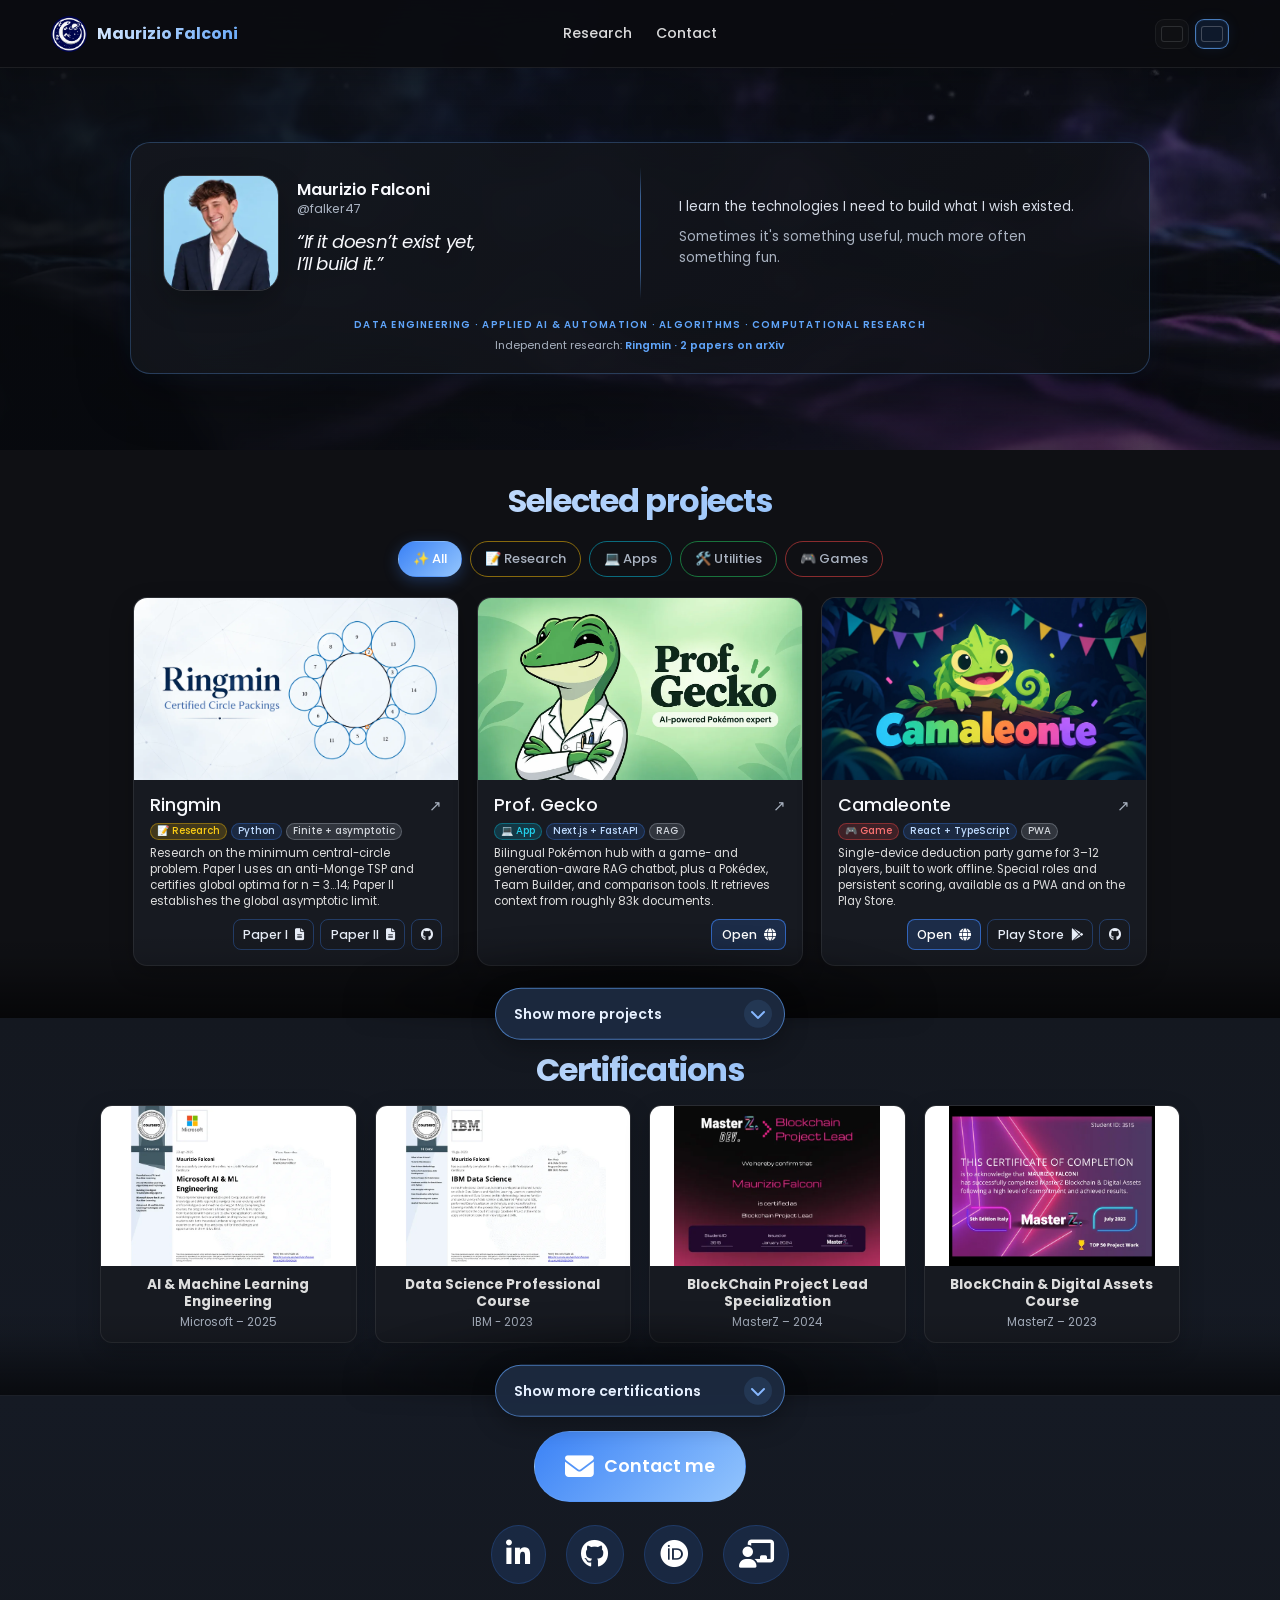
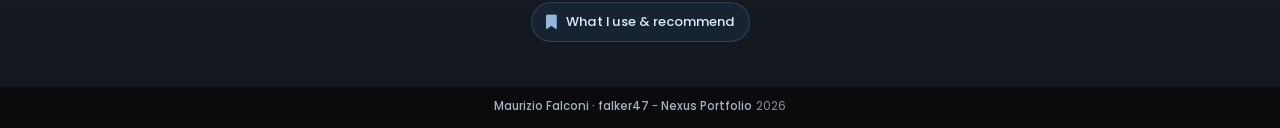
==== commit 5bfce587: "revert(portfolio): restore layout before vertical spacing rebalance" ====
--- a/index.html
+++ b/index.html
@@ -12,7 +12,7 @@
     <link rel="canonical" href="https://falker47.github.io/Nexus-portfolio/" />
     <meta name="google-site-verification" content="ZOWij9OnT_HZBDPG4FcCeEwF5m7MvFjqJuK53YtkCWw" />
     <!-- Link al file CSS -->
-    <link rel="stylesheet" href="style.css?v=20261020-balanced-section-rhythm-v4" />
+    <link rel="stylesheet" href="style.css?v=20261020-expander-spacing-v3" />
 
     <!-- Favicons -->
     <link
--- a/style.css
+++ b/style.css
@@ -358,7 +358,7 @@
 
 /* Contact section: return to the darker alternating surface after Certifications. */
 .contact {
-  padding: 44px 20px 44px;
+  padding: 30px 20px 44px;
   background: linear-gradient(180deg, #0f1014 0%, #111722 100%);
   border-top: 1px solid rgba(255, 255, 255, 0.035);
   color: #ddd;
@@ -682,7 +682,7 @@
 
 /* Sezione Certificazioni */
 .certifications {
-  padding: 53px 20px 54px;
+  padding: 48px 20px 68px;
   background: linear-gradient(180deg, var(--bg-elevated), #151a24);
   color: #ddd;
   text-align: center;
@@ -954,7 +954,7 @@
 
 @media (max-width: 480px) {
   .certifications {
-    padding: 50px 16px 54px;
+    padding: 44px 16px 68px;
   }
 
   .certification-list {
@@ -1630,7 +1630,7 @@
    and stable sizing when filters leave only one or two results. */
 .projects {
   max-width: 1240px;
-  padding: 48px 20px 61px;
+  padding: 48px 20px 64px;
 }
 
 .project-grid {
@@ -1832,7 +1832,7 @@
 
 @media (max-width: 767px) {
   .projects {
-    padding: 44px 16px 63px;
+    padding: 44px 16px 68px;
   }
 
   .project-grid {
@@ -2759,7 +2759,7 @@
 /* ===== CONTACT IDENTITY LINKS ===== */
 @media (max-width: 520px) {
   .contact {
-    padding: 40px 16px 38px;
+    padding: 26px 16px 38px;
   }
 
   .contact-mail-container {
@@ -2860,7 +2860,7 @@
   .projects {
     max-width: calc(1120px + (var(--section-space-x) * 2));
     padding-top: 32px;
-    padding-bottom: 49px;
+    padding-bottom: 52px;
   }
 
   .projects .section-title,
@@ -2933,12 +2933,8 @@
   }
 
   .certifications {
-    padding-top: 37px;
-    padding-bottom: 48px;
-  }
-
-  .contact {
     padding-top: 34px;
+    padding-bottom: 52px;
   }
 
   .certifications-container {
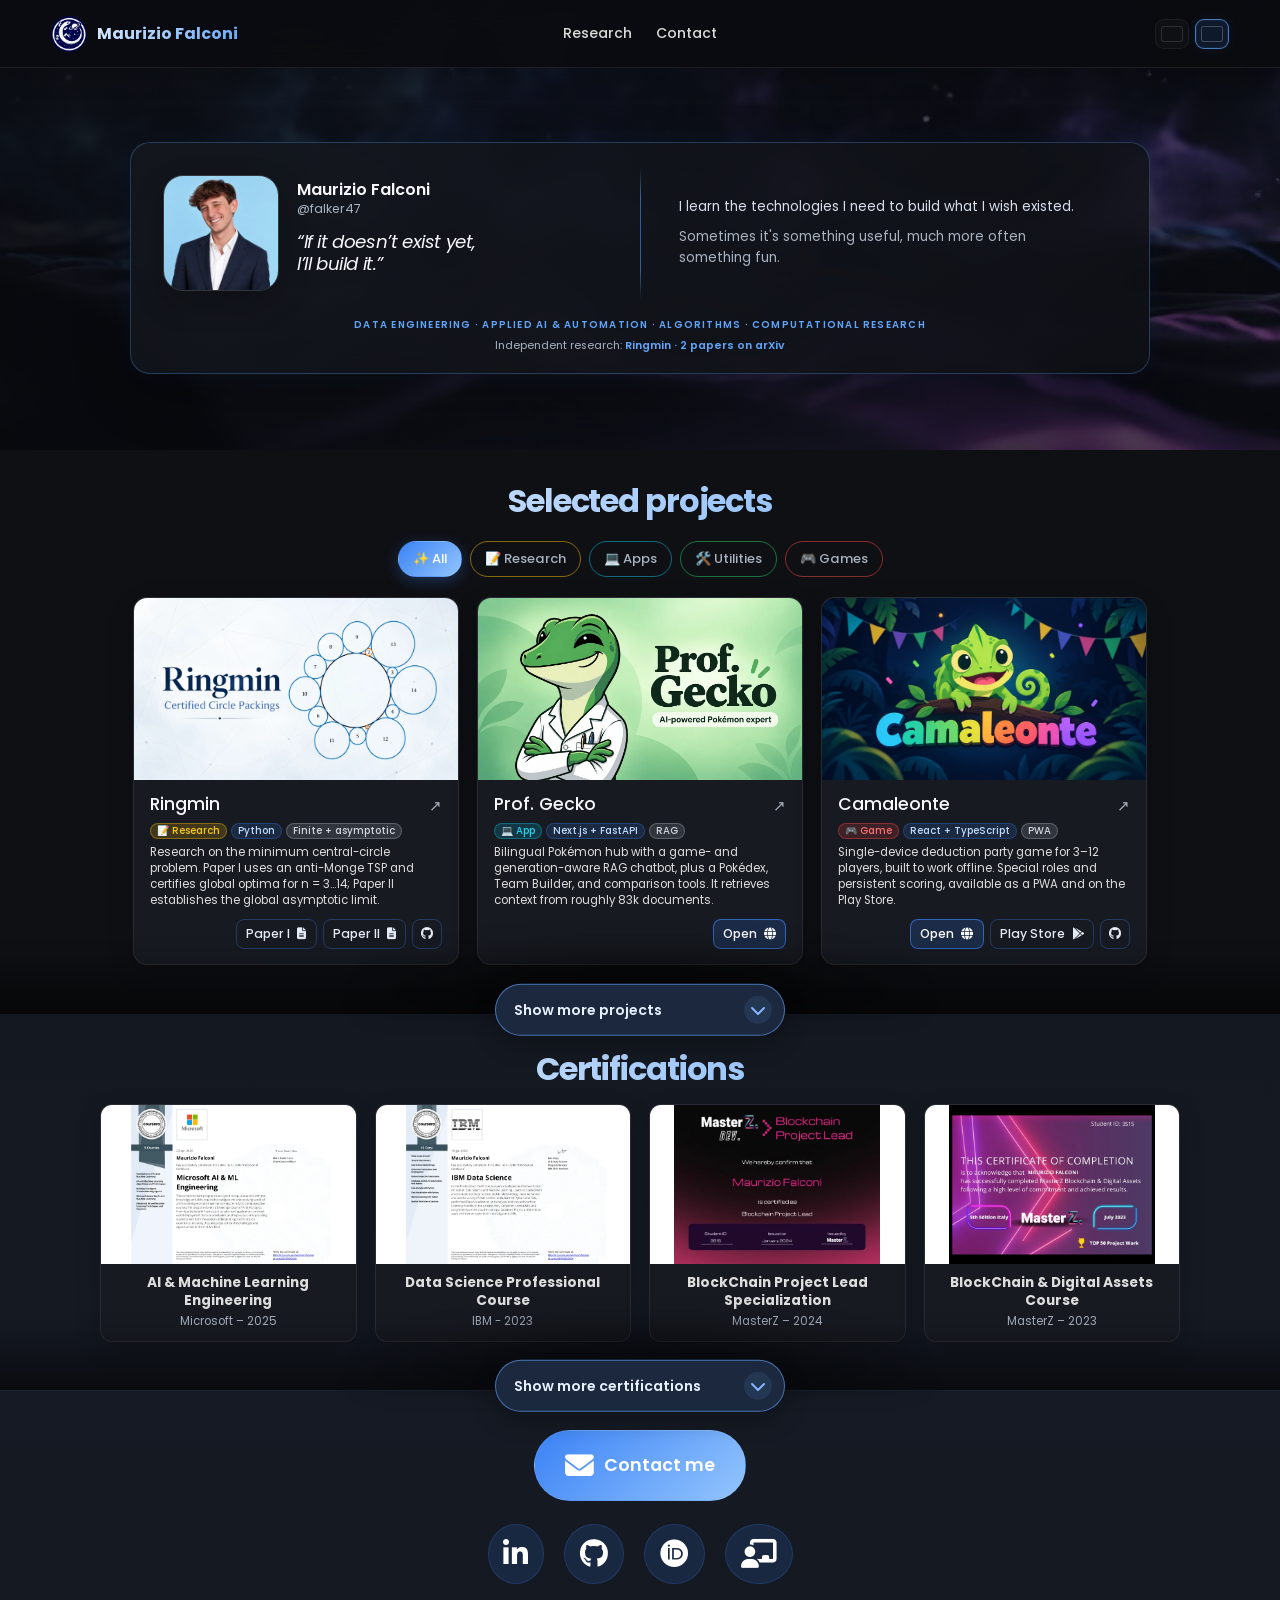
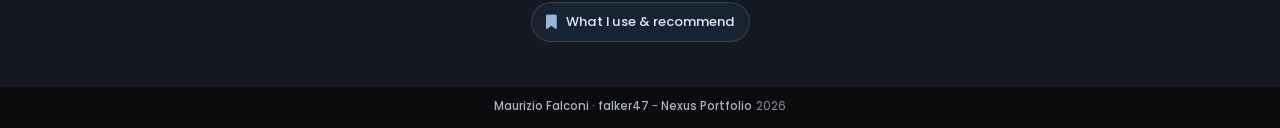
==== commit 43213470: "style(portfolio): restore approved spacing around section expanders" ====
--- a/index.html
+++ b/index.html
@@ -12,7 +12,7 @@
     <link rel="canonical" href="https://falker47.github.io/Nexus-portfolio/" />
     <meta name="google-site-verification" content="ZOWij9OnT_HZBDPG4FcCeEwF5m7MvFjqJuK53YtkCWw" />
     <!-- Link al file CSS -->
-    <link rel="stylesheet" href="style.css?v=20261020-expander-spacing-v3" />
+    <link rel="stylesheet" href="style.css?v=20261020-balanced-section-rhythm-v4" />
 
     <!-- Favicons -->
     <link
--- a/style.css
+++ b/style.css
@@ -358,7 +358,7 @@
 
 /* Contact section: return to the darker alternating surface after Certifications. */
 .contact {
-  padding: 30px 20px 44px;
+  padding: 44px 20px 44px;
   background: linear-gradient(180deg, #0f1014 0%, #111722 100%);
   border-top: 1px solid rgba(255, 255, 255, 0.035);
   color: #ddd;
@@ -682,7 +682,7 @@
 
 /* Sezione Certificazioni */
 .certifications {
-  padding: 48px 20px 68px;
+  padding: 53px 20px 54px;
   background: linear-gradient(180deg, var(--bg-elevated), #151a24);
   color: #ddd;
   text-align: center;
@@ -954,7 +954,7 @@
 
 @media (max-width: 480px) {
   .certifications {
-    padding: 44px 16px 68px;
+    padding: 50px 16px 54px;
   }
 
   .certification-list {
@@ -1630,7 +1630,7 @@
    and stable sizing when filters leave only one or two results. */
 .projects {
   max-width: 1240px;
-  padding: 48px 20px 64px;
+  padding: 48px 20px 61px;
 }
 
 .project-grid {
@@ -1832,7 +1832,7 @@
 
 @media (max-width: 767px) {
   .projects {
-    padding: 44px 16px 68px;
+    padding: 44px 16px 63px;
   }
 
   .project-grid {
@@ -2759,7 +2759,7 @@
 /* ===== CONTACT IDENTITY LINKS ===== */
 @media (max-width: 520px) {
   .contact {
-    padding: 26px 16px 38px;
+    padding: 40px 16px 38px;
   }
 
   .contact-mail-container {
@@ -2860,7 +2860,7 @@
   .projects {
     max-width: calc(1120px + (var(--section-space-x) * 2));
     padding-top: 32px;
-    padding-bottom: 52px;
+    padding-bottom: 49px;
   }
 
   .projects .section-title,
@@ -2933,8 +2933,12 @@
   }
 
   .certifications {
+    padding-top: 37px;
+    padding-bottom: 48px;
+  }
+
+  .contact {
     padding-top: 34px;
-    padding-bottom: 52px;
   }
 
   .certifications-container {
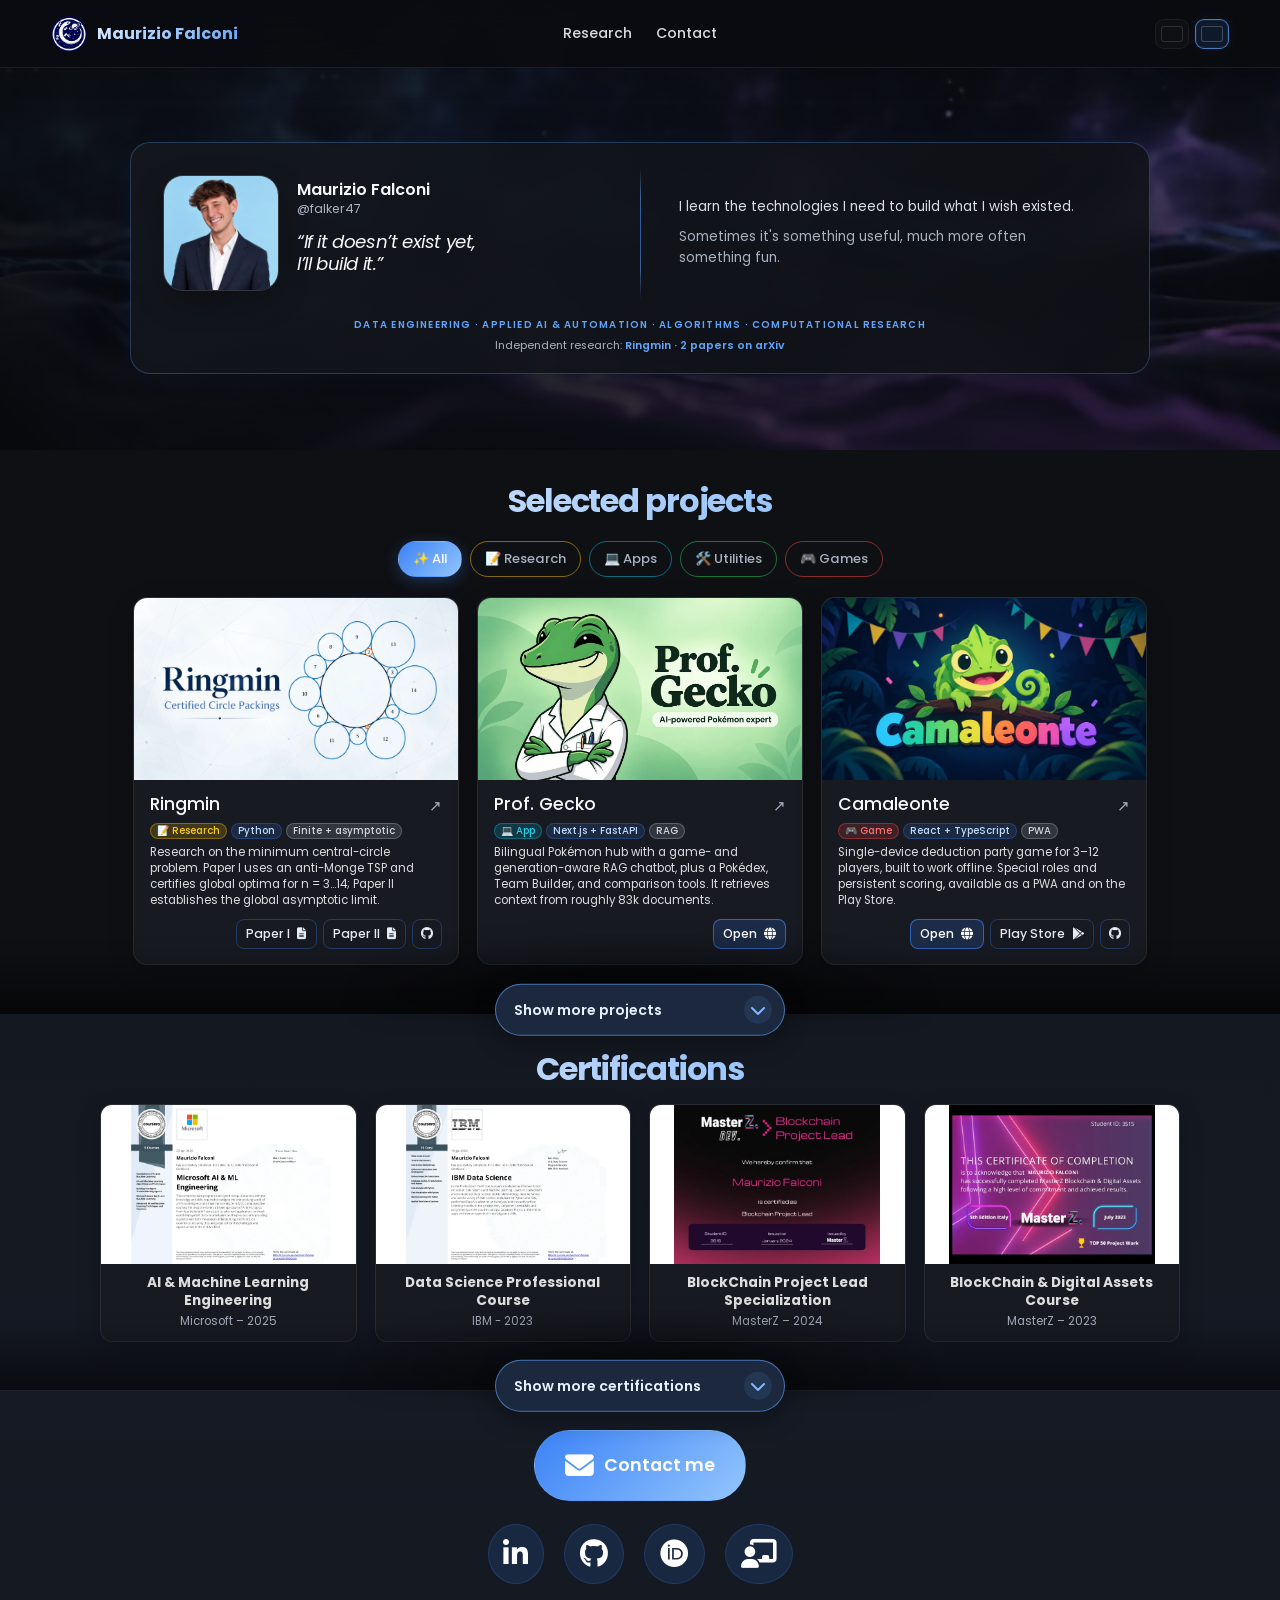
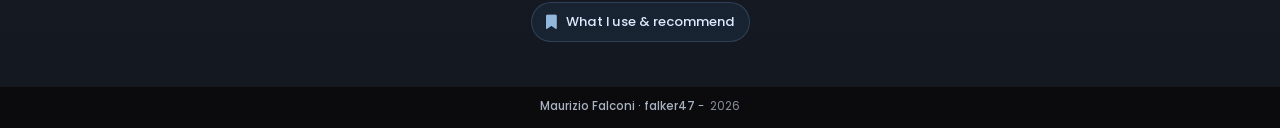
==== commit d5799560: "fix: make legacy site footer references use master site" ====
--- a/index.html
+++ b/index.html
@@ -373,7 +373,6 @@
           <span data-i18n="footerName">Maurizio Falconi</span> · falker47
         </a>
         <span class="footer-separator" aria-hidden="true">&nbsp;-&nbsp;</span>
-        <a href="https://falker47.github.io/Nexus-portfolio/">Nexus Portfolio</a>
         <span id="currentYear"></span>
       </p>
     </footer>
